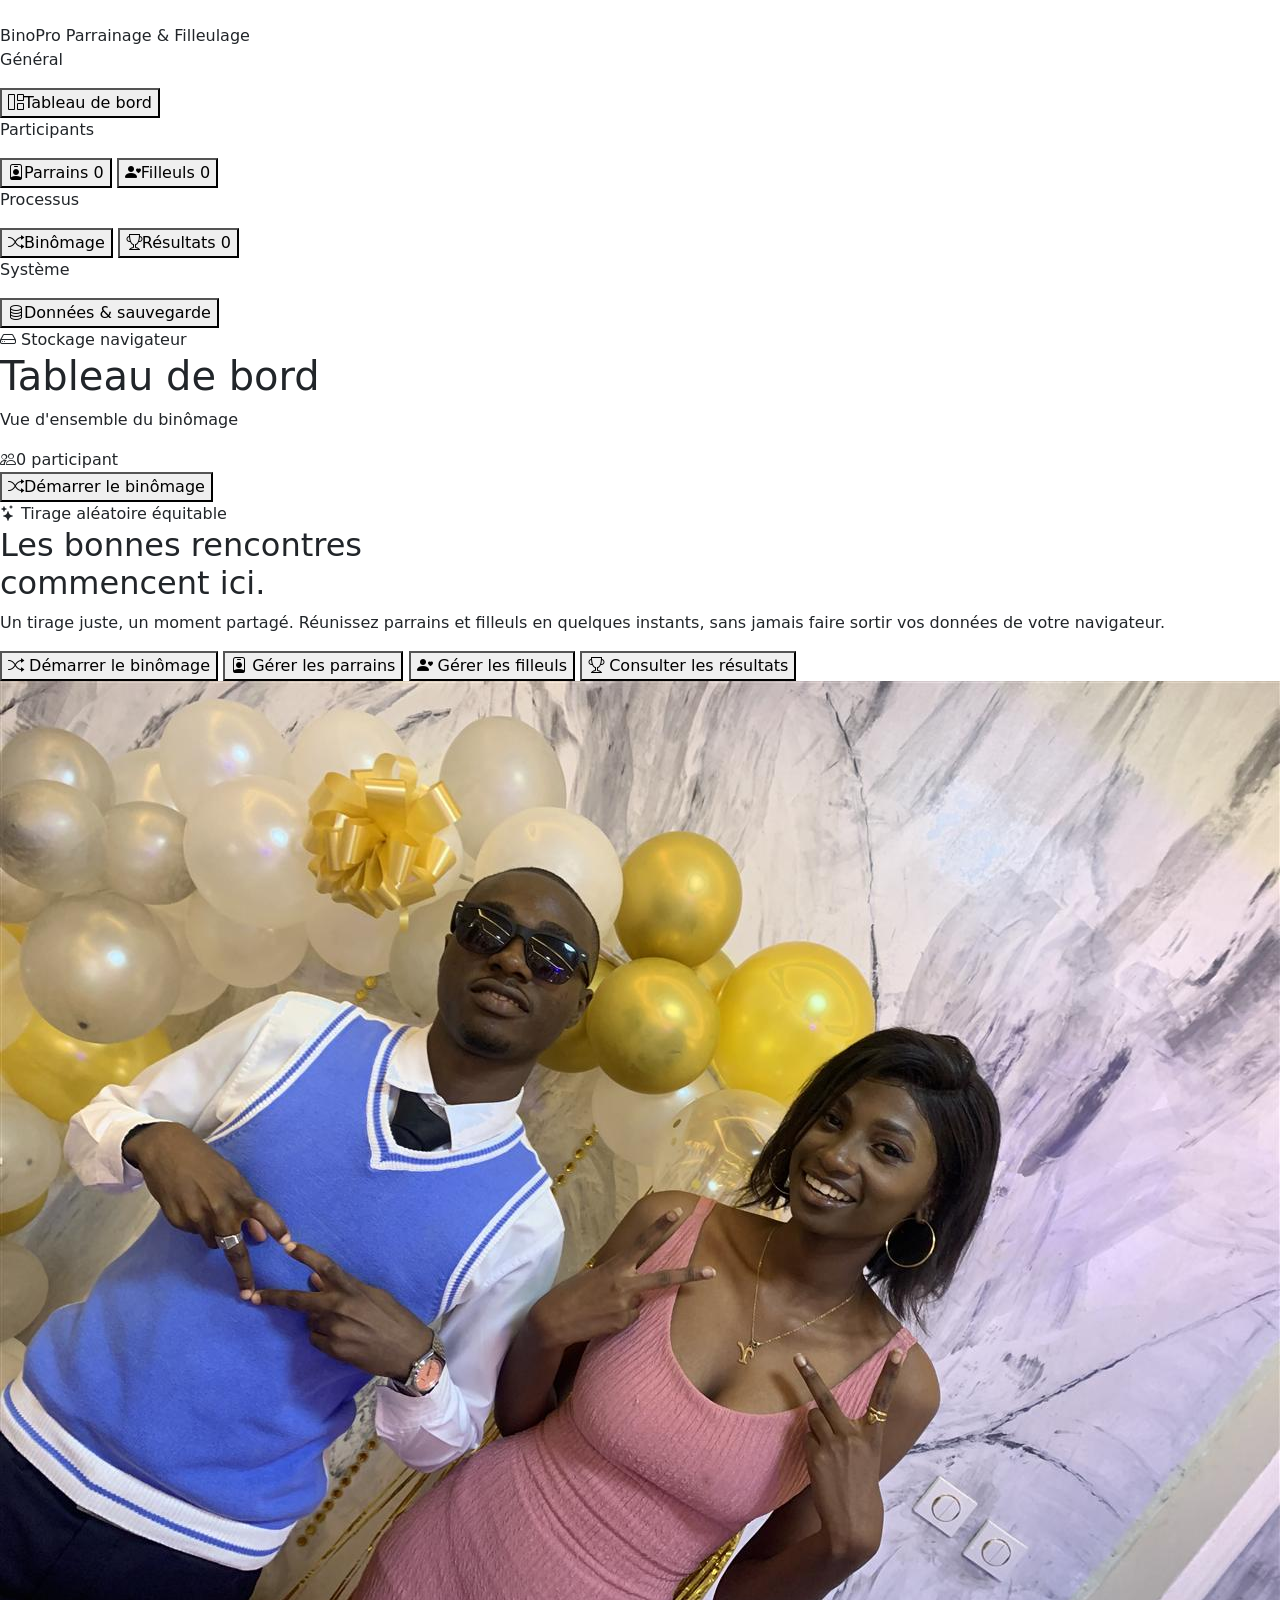
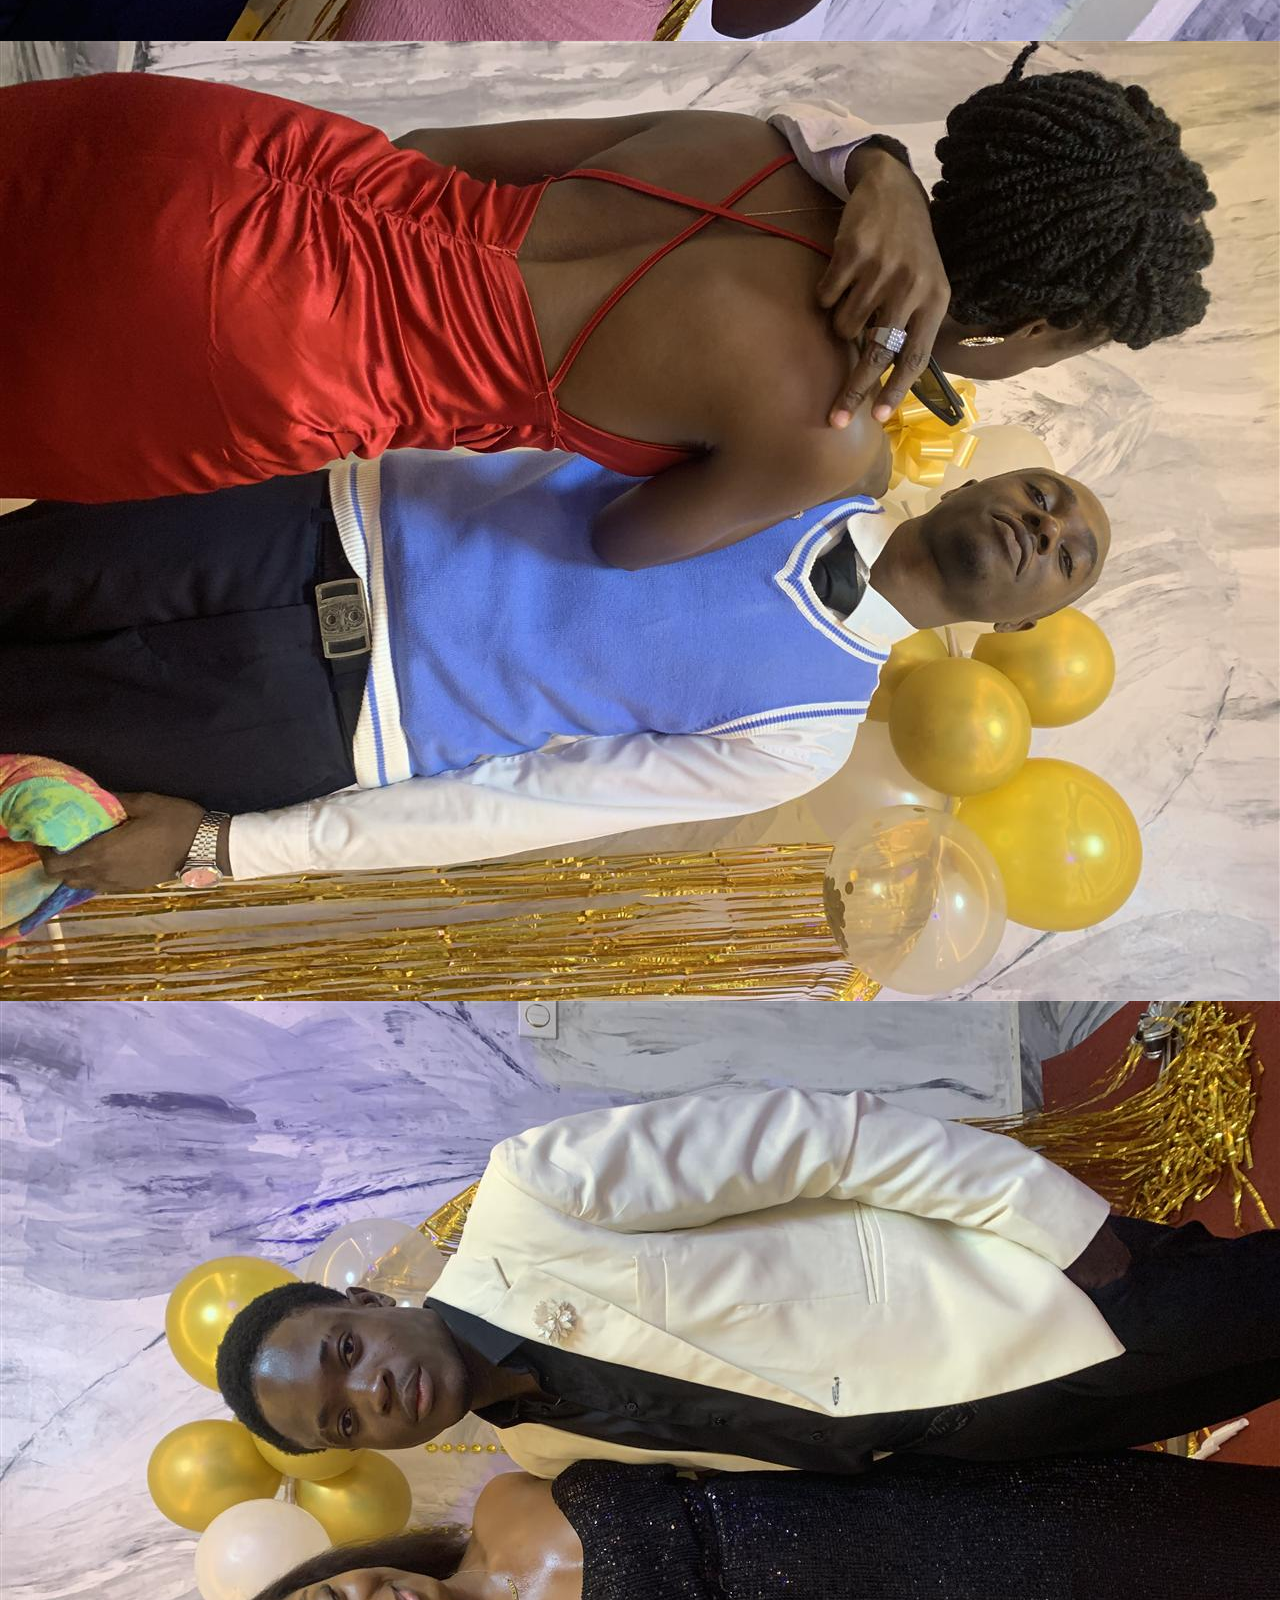
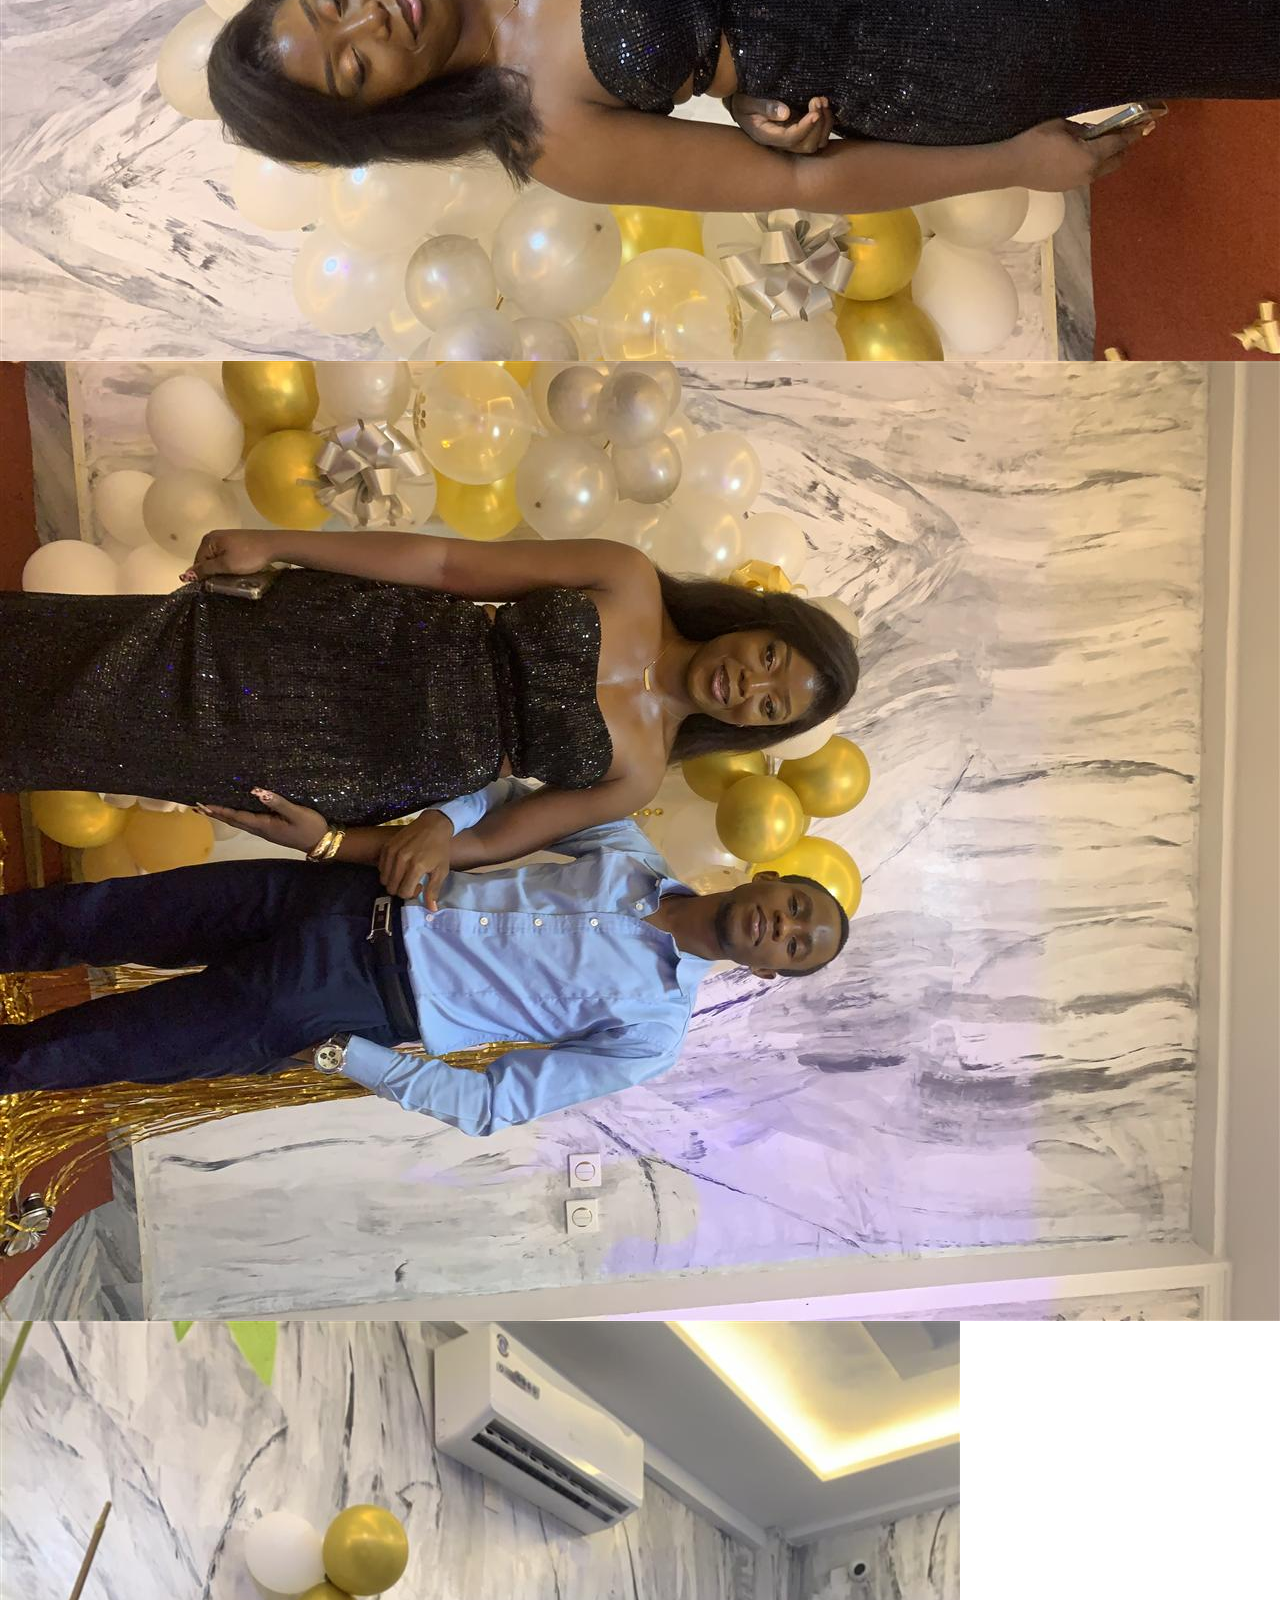
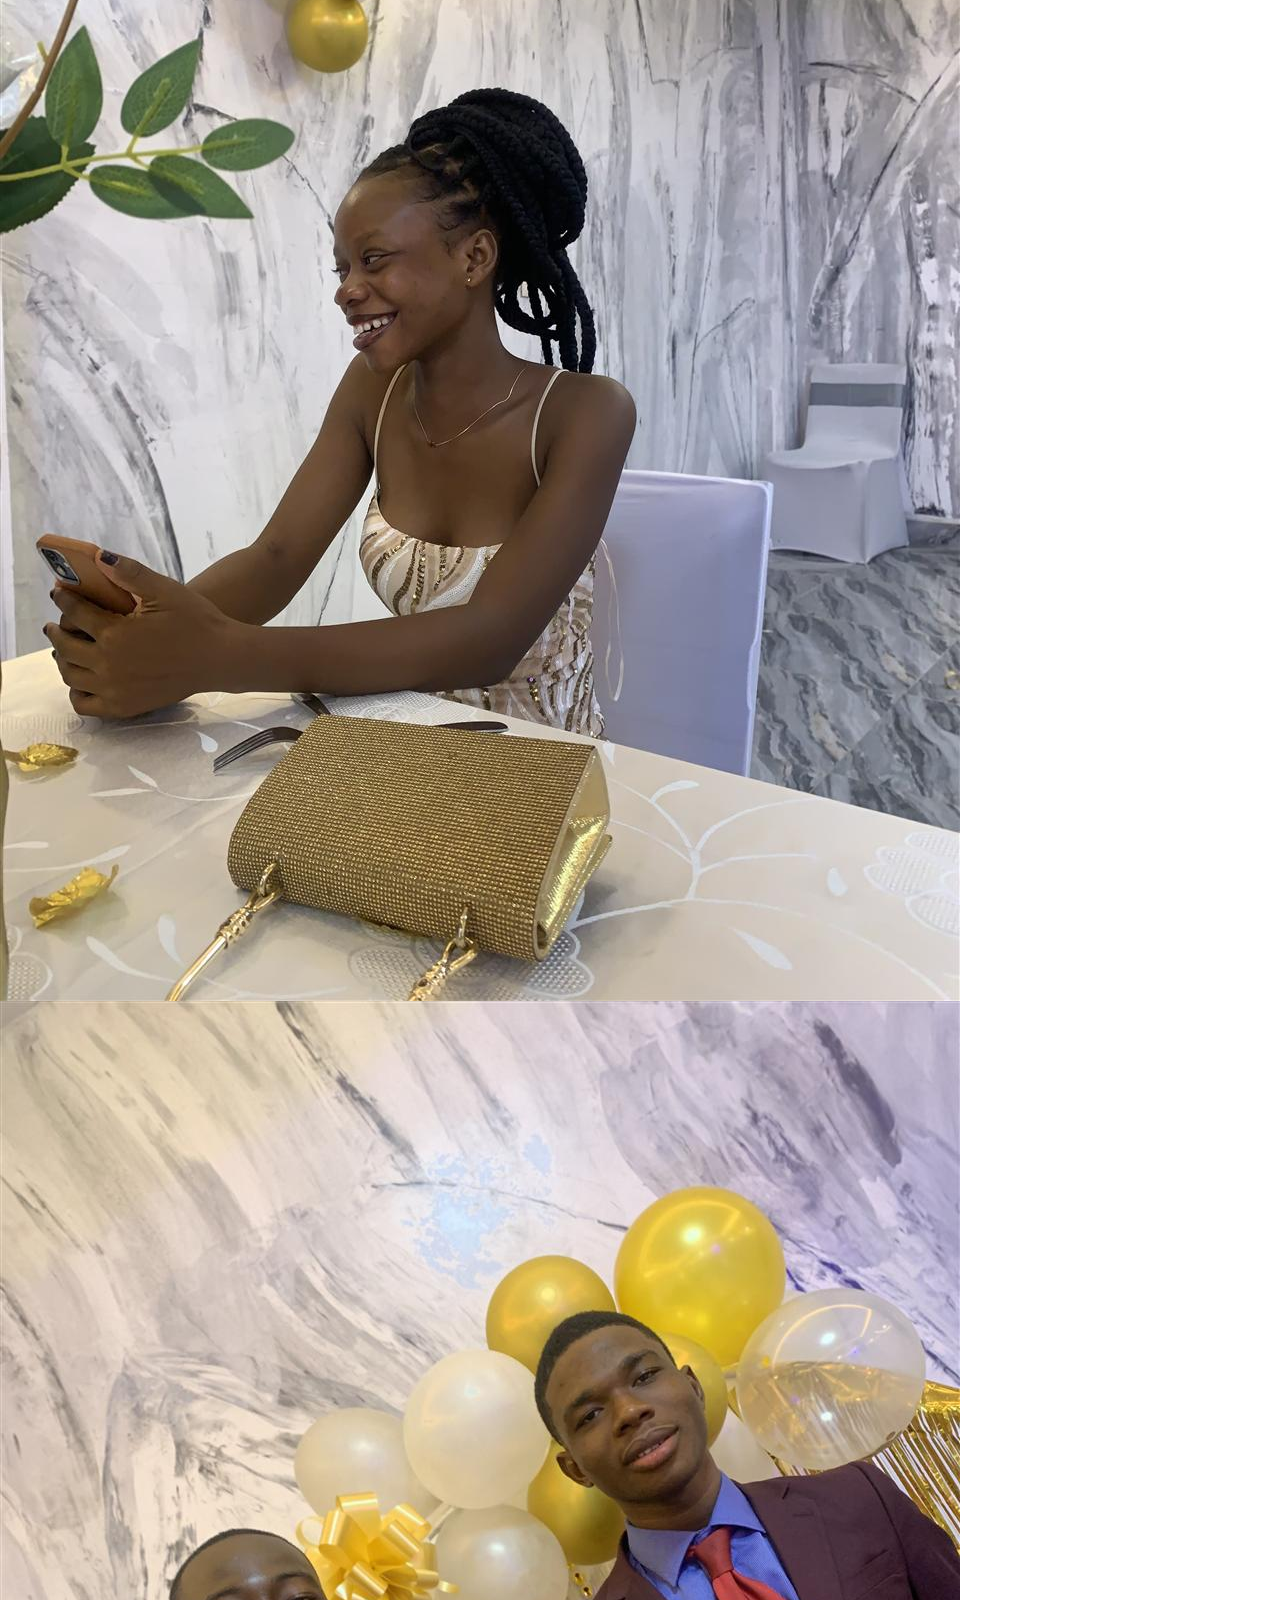
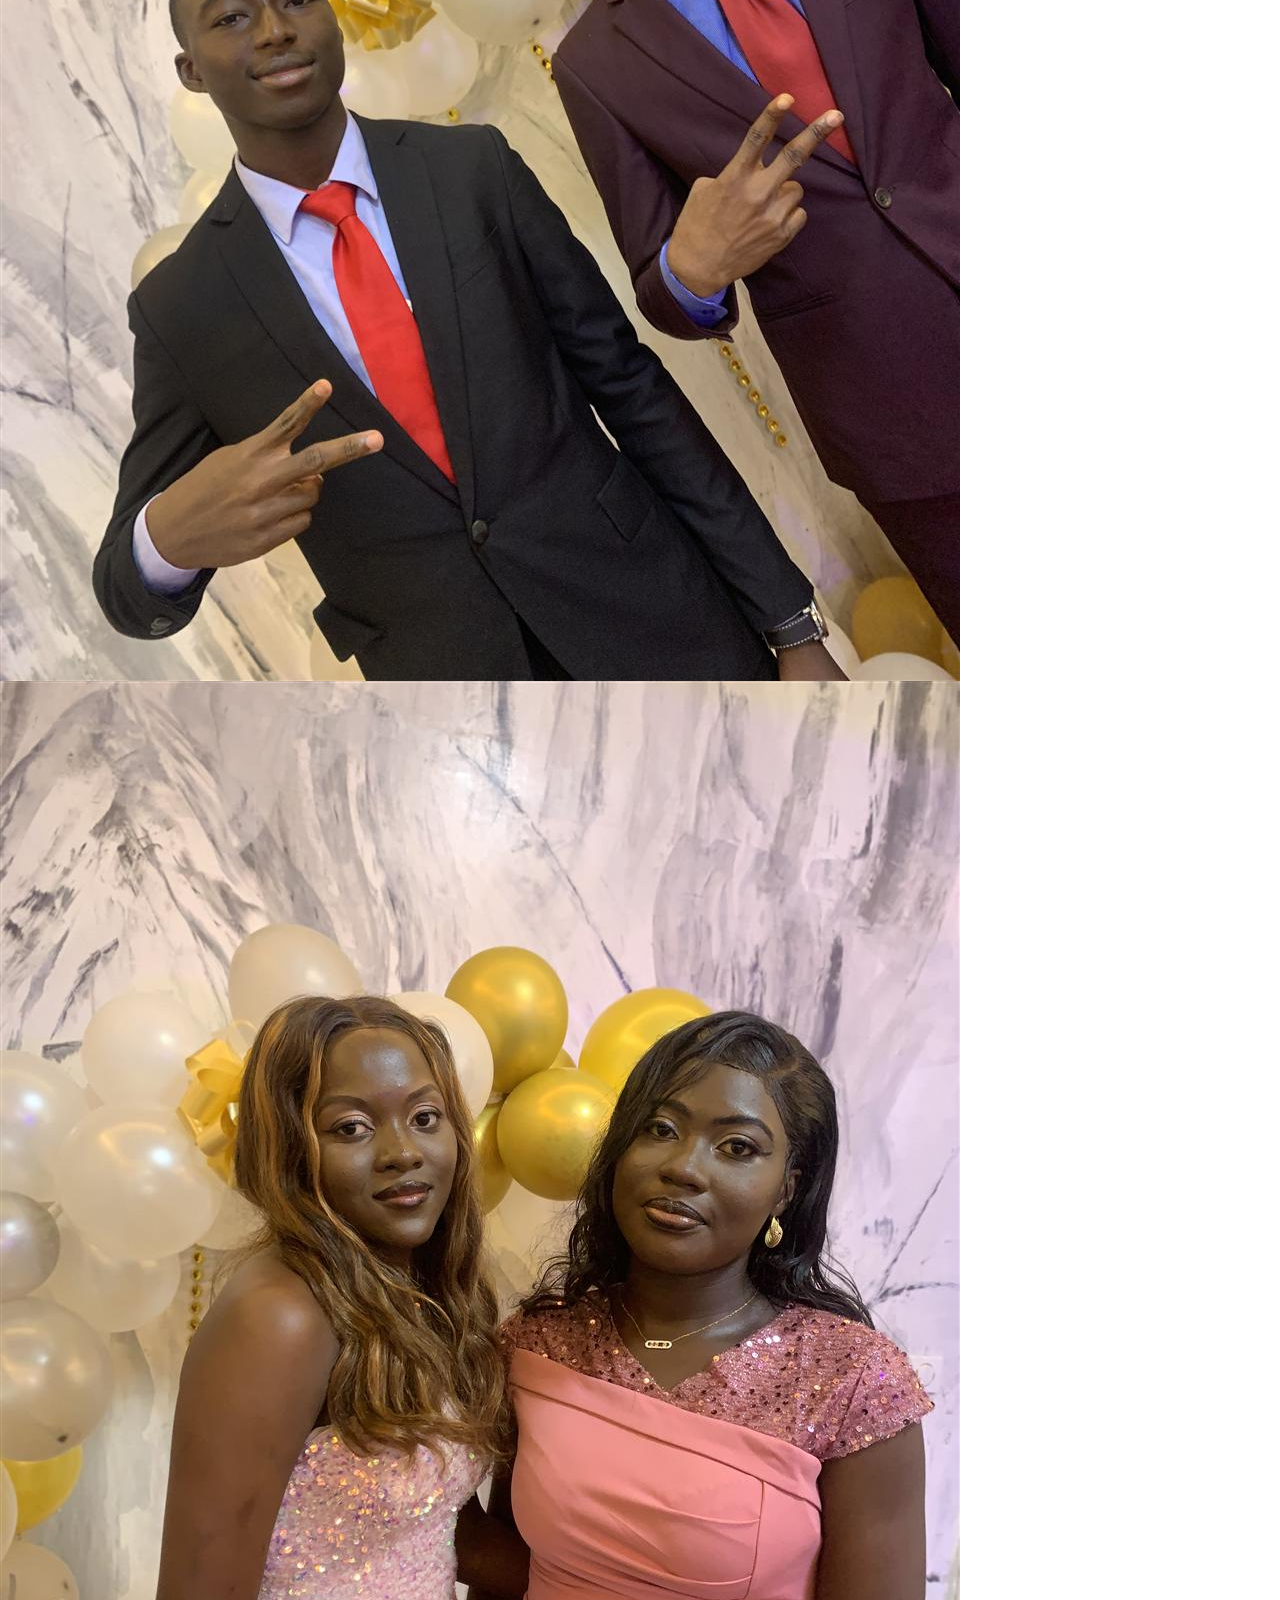
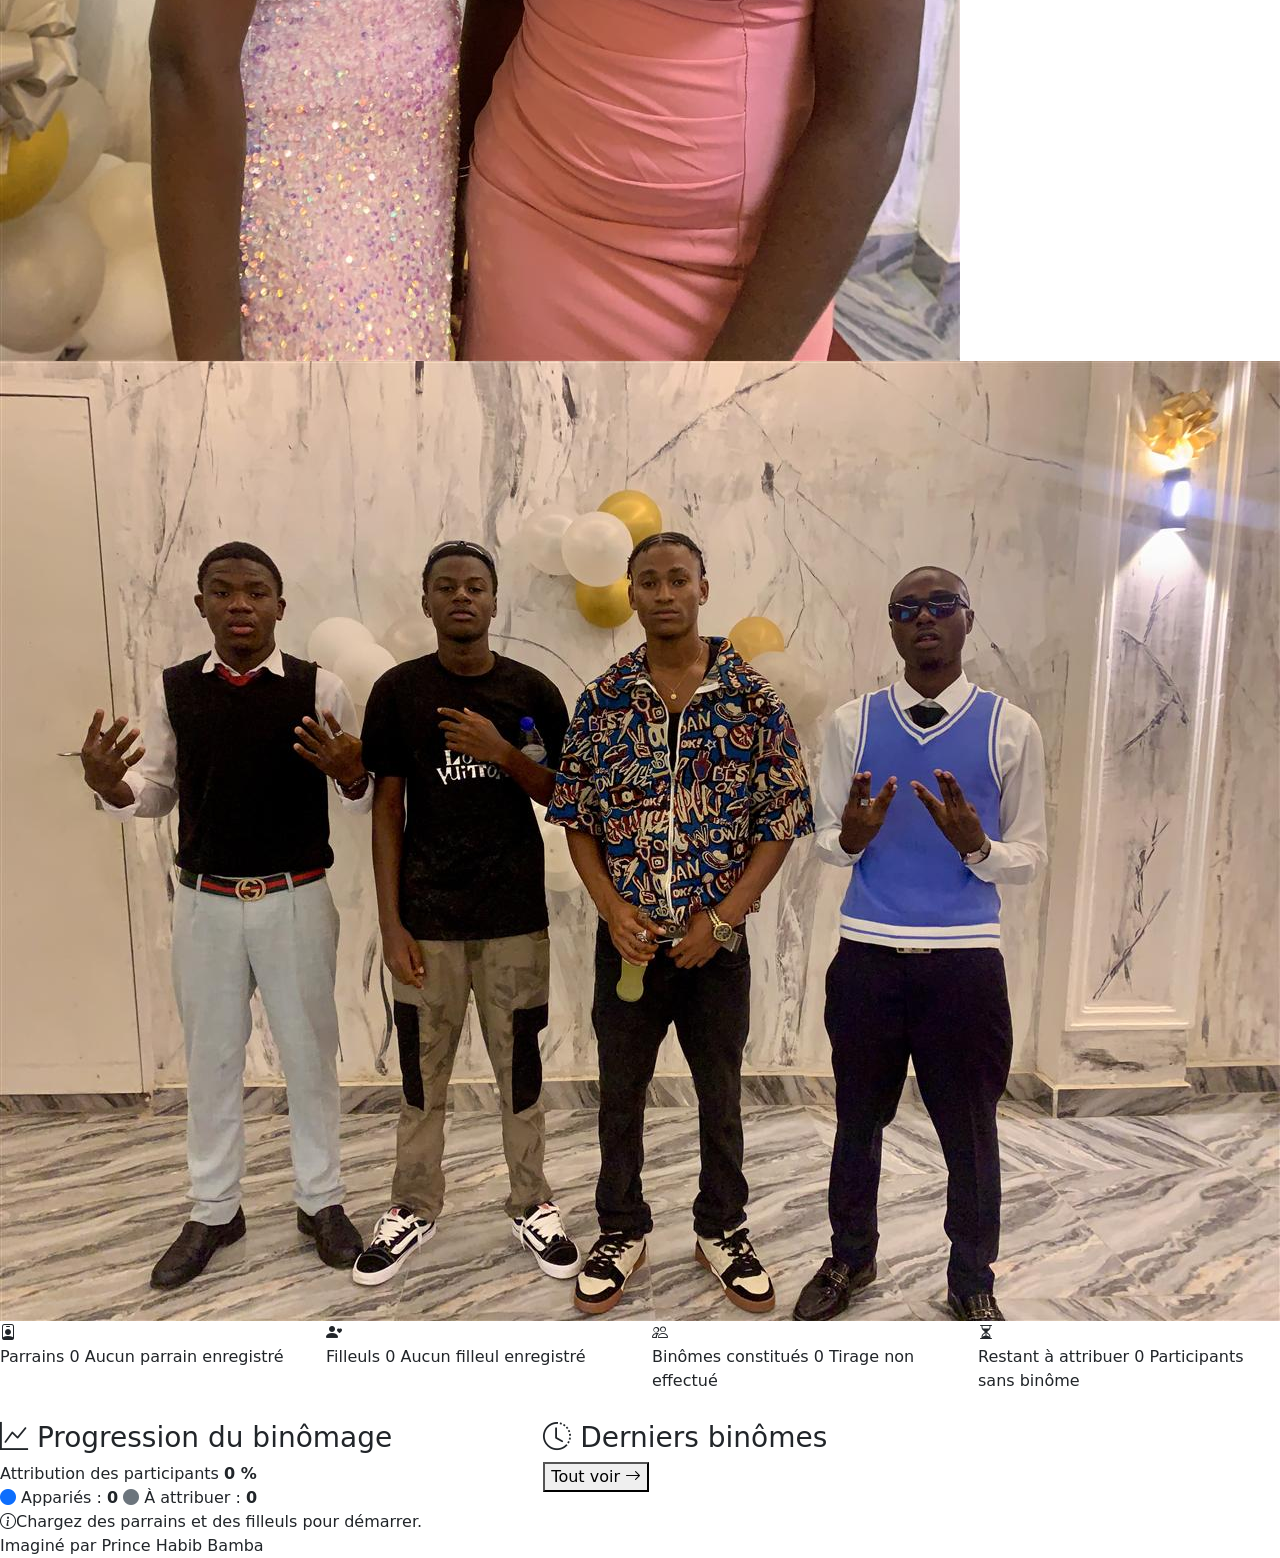
==== index.html @ 6e5000af "first commit" ====
<!DOCTYPE html>
<html lang="fr">

<head>
  <meta charset="UTF-8">
  <meta name="viewport" content="width=device-width, initial-scale=1">
  <meta name="description"
    content="BinoPro — créez des binômes de parrainage simplement, équitablement et en toute confidentialité.">
  <meta name="theme-color" content="#3a0ca3">
  <title>BinoPro — le lien commence ici</title>
  <link rel="icon" type="image/png" href="logo.png">

  <!-- Typographie éditoriale -->
  <link rel="preconnect" href="https://fonts.googleapis.com">
  <link rel="preconnect" href="https://fonts.gstatic.com" crossorigin>
  <link
    href="https://fonts.googleapis.com/css2?family=DM+Sans:wght@400;500;600;700&family=Newsreader:opsz,wght@6..72,400;6..72,500;6..72,600&display=swap"
    rel="stylesheet">

  <!-- Bootstrap 5 + Bootstrap Icons -->
  <link href="https://cdn.jsdelivr.net/npm/bootstrap@5.3.3/dist/css/bootstrap.min.css" rel="stylesheet">
  <link href="https://cdn.jsdelivr.net/npm/bootstrap-icons@1.11.3/font/bootstrap-icons.min.css" rel="stylesheet">

  <!-- Feuille de style du projet -->
  <link href="style.css" rel="stylesheet">
</head>

<body>
  <div class="app-shell">

    <!-- ============================================================
       SIDEBAR — navigation principale
       ============================================================ -->
    <aside class="sidebar" id="sidebar" aria-label="Navigation principale">
      <div class="brand">
        <div class="brand-mark"><img src="logo.png" alt=""></div>
        <div class="brand-text">
          <span class="brand-name">BinoPro</span>
          <span class="brand-sub">Parrainage &amp; Filleulage</span>
        </div>
      </div>

      <nav class="nav-menu">
        <p class="nav-label">Général</p>
        <button class="nav-item active" data-view="dashboard">
          <i class="bi bi-grid-1x2"></i><span>Tableau de bord</span>
        </button>

        <p class="nav-label">Participants</p>
        <button class="nav-item" data-view="parrains">
          <i class="bi bi-person-badge"></i><span>Parrains</span>
          <span class="nav-count" id="navCountSponsors">0</span>
        </button>
        <button class="nav-item" data-view="filleuls">
          <i class="bi bi-person-heart"></i><span>Filleuls</span>
          <span class="nav-count" id="navCountGc">0</span>
        </button>

        <p class="nav-label">Processus</p>
        <button class="nav-item" data-view="binomage">
          <i class="bi bi-shuffle"></i><span>Binômage</span>
        </button>
        <button class="nav-item" data-view="resultats">
          <i class="bi bi-trophy"></i><span>Résultats</span>
          <span class="nav-count" id="navCountPairs">0</span>
        </button>

        <p class="nav-label">Système</p>
        <button class="nav-item" data-view="donnees">
          <i class="bi bi-database"></i><span>Données &amp; sauvegarde</span>
        </button>
      </nav>

      <div class="sidebar-foot">
        <div class="storage-chip">
          <i class="bi bi-hdd"></i>
          <span id="sidebarStorage">Stockage navigateur</span>
        </div>
      </div>
    </aside>
    <div class="sidebar-backdrop" id="sidebarBackdrop"></div>

    <!-- ============================================================
       ZONE PRINCIPALE
       ============================================================ -->
    <div class="app-main">

      <!-- Barre supérieure -->
      <header class="topbar">
        <button class="icon-btn d-lg-none" id="sidebarToggle" aria-label="Ouvrir le menu">
          <i class="bi bi-list"></i>
        </button>
        <div class="topbar-title">
          <h1 id="pageTitle">Tableau de bord</h1>
          <p id="pageSubtitle">Vue d'ensemble du binômage</p>
        </div>
        <div class="topbar-actions">
          <div class="topbar-chip d-none d-md-flex">
            <i class="bi bi-people"></i><span id="topParticipants">0 participant</span>
          </div>
          <button class="btn-grad" id="topDrawBtn">
            <i class="bi bi-shuffle"></i><span class="d-none d-sm-inline">Démarrer le binômage</span>
          </button>
        </div>
      </header>

      <!-- Contenu : chaque <section> est une "vue" affichée/masquée par JS -->
      <main class="app-content">

        <!-- ========================================================
           VUE 1 — TABLEAU DE BORD
           ======================================================== -->
        <section id="view-dashboard" class="view">

          <!-- Hero -->
          <div class="hero-card">
            <div class="hero-content">
              <span class="hero-eyebrow"><i class="bi bi-stars"></i> Tirage aléatoire équitable</span>
              <h2>Les bonnes rencontres<br>commencent ici.</h2>
              <p>
                Un tirage juste, un moment partagé. Réunissez parrains et filleuls en quelques instants,
                sans jamais faire sortir vos données de votre navigateur.
              </p>
              <div class="hero-actions">
                <button class="btn-grad btn-lg" id="btnStartDraw">
                  <i class="bi bi-shuffle"></i> Démarrer le binômage
                </button>
                <button class="btn-ghost-light btn-lg" data-view="parrains">
                  <i class="bi bi-person-badge"></i> Gérer les parrains
                </button>
                <button class="btn-ghost-light btn-lg" data-view="filleuls">
                  <i class="bi bi-person-heart"></i> Gérer les filleuls
                </button>
                <button class="btn-ghost-light btn-lg" data-view="resultats">
                  <i class="bi bi-trophy"></i> Consulter les résultats
                </button>
              </div>
            </div>
            <div class="hero-photo-carousel" aria-hidden="true">
              <img class="hero-photo" src="photo/hero/IMG_0546.jpg" alt="" fetchpriority="high" decoding="async">
              <img class="hero-photo" src="photo/hero/IMG_0573.jpg" alt="" decoding="async">
              <img class="hero-photo" src="photo/hero/IMG_0595.jpg" alt="" decoding="async">
              <img class="hero-photo" src="photo/hero/IMG_0596.jpg" alt="" decoding="async">
              <img class="hero-photo" src="photo/hero/IMG_E0449.jpg" alt="" decoding="async">
              <img class="hero-photo" src="photo/hero/IMG_E0465.jpg" alt="" decoding="async">
              <img class="hero-photo" src="photo/hero/IMG_E0586.jpg" alt="" decoding="async">
              <img class="hero-photo" src="photo/hero/IMG_E0641.jpg" alt="" decoding="async">
            </div>
          </div>

          <!-- Statistiques -->
          <div class="row g-3 g-xl-4">
            <div class="col-6 col-xl-3">
              <div class="stat-card">
                <div class="stat-icon si-blue"><i class="bi bi-person-badge"></i></div>
                <div class="stat-body">
                  <span class="stat-label">Parrains</span>
                  <span class="stat-value" id="statSponsors">0</span>
                  <span class="stat-hint" id="statSponsorsHint">Aucun parrain enregistré</span>
                </div>
              </div>
            </div>
            <div class="col-6 col-xl-3">
              <div class="stat-card">
                <div class="stat-icon si-violet"><i class="bi bi-person-heart"></i></div>
                <div class="stat-body">
                  <span class="stat-label">Filleuls</span>
                  <span class="stat-value" id="statGc">0</span>
                  <span class="stat-hint" id="statGcHint">Aucun filleul enregistré</span>
                </div>
              </div>
            </div>
            <div class="col-6 col-xl-3">
              <div class="stat-card">
                <div class="stat-icon si-green"><i class="bi bi-people"></i></div>
                <div class="stat-body">
                  <span class="stat-label">Binômes constitués</span>
                  <span class="stat-value" id="statPairs">0</span>
                  <span class="stat-hint" id="statPairsHint">Tirage non effectué</span>
                </div>
              </div>
            </div>
            <div class="col-6 col-xl-3">
              <div class="stat-card">
                <div class="stat-icon si-orange"><i class="bi bi-hourglass-split"></i></div>
                <div class="stat-body">
                  <span class="stat-label">Restant à attribuer</span>
                  <span class="stat-value" id="statRemaining">0</span>
                  <span class="stat-hint" id="statRemainingHint">Participants sans binôme</span>
                </div>
              </div>
            </div>
          </div>

          <!-- Progression + derniers binômes -->
          <div class="row g-3 g-xl-4 mt-1">
            <div class="col-lg-5">
              <div class="panel h-100">
                <div class="panel-head">
                  <h3><i class="bi bi-graph-up"></i> Progression du binômage</h3>
                </div>
                <div class="panel-body">
                  <div class="progress-labels">
                    <span>Attribution des participants</span>
                    <strong id="progressText">0 %</strong>
                  </div>
                  <div class="progress-track">
                    <div class="progress-fill" id="progressFill" style="width:0%"></div>
                  </div>
                  <div class="progress-legend">
                    <span><i class="bi bi-circle-fill text-primary"></i> Appariés : <b id="legendPaired">0</b></span>
                    <span><i class="bi bi-circle-fill text-secondary"></i> À attribuer : <b
                        id="legendPending">0</b></span>
                  </div>
                  <div class="mini-alert" id="drawReadiness">
                    <i class="bi bi-info-circle"></i><span>Chargez des parrains et des filleuls pour démarrer.</span>
                  </div>
                </div>
              </div>
            </div>

            <div class="col-lg-7">
              <div class="panel h-100">
                <div class="panel-head">
                  <h3><i class="bi bi-clock-history"></i> Derniers binômes</h3>
                  <button class="btn-ghost" data-view="resultats">Tout voir <i class="bi bi-arrow-right"></i></button>
                </div>
                <div class="panel-body">
                  <div class="recent-list" id="recentPairs"></div>
                </div>
              </div>
            </div>
          </div>
        </section>

        <!-- ========================================================
           VUE 2 — PARRAINS
           ======================================================== -->
        <section id="view-parrains" class="view d-none">
          <div class="page-actions">
            <div>
              <h2 class="page-title">Gestion des parrains</h2>
              <p class="page-desc">Ajoutez, modifiez ou importez vos parrains (photo, nom, identifiant, filière).</p>
            </div>
            <div class="action-group">
              <div class="search-box">
                <i class="bi bi-search"></i>
                <input type="search" id="searchSponsors" class="form-control" placeholder="Rechercher un parrain…">
              </div>
              <button class="btn-ghost" id="btnMultiSponsor"><i class="bi bi-list-ul"></i> Ajout rapide</button>
              <button class="btn-ghost" id="btnImportSponsor"><i class="bi bi-filetype-csv"></i> Importer CSV</button>
              <button class="btn-grad" id="btnAddSponsor"><i class="bi bi-plus-lg"></i> Ajouter un parrain</button>
            </div>
          </div>
          <div class="grid-cards" id="gridSponsors"></div>
          <div class="empty-state d-none" id="emptySponsors">
            <div class="empty-icon"><i class="bi bi-person-badge"></i></div>
            <h4>Aucun parrain pour le moment</h4>
            <p>Ajoutez votre premier parrain ou importez une liste CSV.</p>
            <button class="btn-grad" id="btnAddSponsorEmpty"><i class="bi bi-plus-lg"></i> Ajouter un parrain</button>
          </div>
        </section>

        <!-- ========================================================
           VUE 3 — FILLEULS
           ======================================================== -->
        <section id="view-filleuls" class="view d-none">
          <div class="page-actions">
            <div>
              <h2 class="page-title">Gestion des filleuls</h2>
              <p class="page-desc">Ajoutez, modifiez ou importez vos filleuls (photo, nom, identifiant, filière).</p>
            </div>
            <div class="action-group">
              <div class="search-box">
                <i class="bi bi-search"></i>
                <input type="search" id="searchGc" class="form-control" placeholder="Rechercher un filleul…">
              </div>
              <button class="btn-ghost" id="btnMultiGc"><i class="bi bi-list-ul"></i> Ajout rapide</button>
              <button class="btn-ghost" id="btnImportGc"><i class="bi bi-filetype-csv"></i> Importer CSV</button>
              <button class="btn-grad" id="btnAddGc"><i class="bi bi-plus-lg"></i> Ajouter un filleul</button>
            </div>
          </div>
          <div class="grid-cards" id="gridGc"></div>
          <div class="empty-state d-none" id="emptyGc">
            <div class="empty-icon"><i class="bi bi-person-heart"></i></div>
            <h4>Aucun filleul pour le moment</h4>
            <p>Ajoutez votre premier filleul ou importez une liste CSV.</p>
            <button class="btn-grad" id="btnAddGcEmpty"><i class="bi bi-plus-lg"></i> Ajouter un filleul</button>
          </div>
        </section>

        <!-- ========================================================
           VUE 4 — BINÔMAGE
           ======================================================== -->
        <section id="view-binomage" class="view d-none">
          <div class="row g-4">
            <div class="col-lg-7">
              <div class="panel">
                <div class="panel-head">
                  <h3><i class="bi bi-clipboard2-check"></i> Récapitulatif avant tirage</h3>
                </div>
                <div class="panel-body">
                  <div class="recap-grid">
                    <div class="recap-item">
                      <span class="recap-num" id="recapSponsors">0</span>
                      <span class="recap-label">Parrains</span>
                    </div>
                    <div class="recap-item">
                      <span class="recap-num" id="recapGc">0</span>
                      <span class="recap-label">Filleuls</span>
                    </div>
                    <div class="recap-item">
                      <span class="recap-num" id="recapPossible">0</span>
                      <span class="recap-label">Binômes possibles</span>
                    </div>
                  </div>

                  <div class="mini-alert warn d-none" id="drawWarning">
                    <i class="bi bi-exclamation-triangle"></i><span></span>
                  </div>

                  <div class="option-box d-none" id="multiOptionWrap">
                    <label class="switch-line">
                      <input type="checkbox" id="allowMultipleCheck">
                      <span class="switch-ui"></span>
                      <span class="switch-text">
                        <strong>Autoriser plusieurs filleuls par parrain</strong>
                        <small>Si vous refusez, les filleuls excédentaires resteront sans parrain.</small>
                      </span>
                    </label>
                  </div>

                  <div class="draw-rules">
                    <h4><i class="bi bi-shield-check"></i> Règles appliquées</h4>
                    <ul>
                      <li>Un filleul ne reçoit qu'un seul parrain par tirage.</li>
                      <li>Chaque parrain reçoit au maximum un filleul (par défaut).</li>
                      <li>Le tirage est calculé une seule fois, puis révélé par l'animation.</li>
                      <li>Les résultats sont conservés dans votre navigateur.</li>
                    </ul>
                  </div>

                  <div class="big-actions">
                    <button class="btn-grad btn-lg" id="btnStartDraw2">
                      <i class="bi bi-shuffle"></i> Démarrer le binômage
                    </button>
                    <button class="btn-ghost btn-lg d-none" id="btnRestartDraw">
                      <i class="bi bi-arrow-repeat"></i> Recommencer le tirage
                    </button>
                  </div>
                </div>
              </div>
            </div>

            <div class="col-lg-5">
              <div class="panel">
                <div class="panel-head">
                  <h3><i class="bi bi-list-check"></i> Participants non appariés</h3>
                </div>
                <div class="panel-body">
                  <div class="unassigned-list" id="unassignedList"></div>
                </div>
              </div>
            </div>
          </div>
        </section>

        <!-- ========================================================
           VUE 5 — RÉSULTATS
           ======================================================== -->
        <section id="view-resultats" class="view d-none">
          <div class="page-actions">
            <div>
              <h2 class="page-title">Résultats du binômage</h2>
              <p class="page-desc"><span id="resultsCount">0</span> binôme(s) — recherchez, filtrez, exportez ou
                imprimez.</p>
            </div>
            <div class="action-group">
              <div class="search-box">
                <i class="bi bi-search"></i>
                <input type="search" id="searchResults" class="form-control" placeholder="Rechercher un nom…">
              </div>
              <select class="form-select filter-select" id="filterGroup">
                <option value="">Toutes les filières</option>
              </select>
              <button class="btn-ghost" id="btnExportCsv"><i class="bi bi-filetype-csv"></i> Exporter en CSV</button>
              <button class="btn-grad" id="btnPrint"><i class="bi bi-printer"></i> Imprimer les résultats</button>
            </div>
          </div>

          <div class="grid-pairs" id="gridResults"></div>

          <div class="empty-state d-none" id="emptyResults">
            <div class="empty-icon"><i class="bi bi-trophy"></i></div>
            <h4>Aucun résultat à afficher</h4>
            <p>Lancez d'abord un binômage pour générer les associations.</p>
            <button class="btn-grad" id="btnStartDraw3"><i class="bi bi-shuffle"></i> Démarrer le binômage</button>
          </div>

          <!-- Zone imprimable -->
          <div class="panel mt-4" id="printArea">
            <div class="panel-head">
              <h3><i class="bi bi-table"></i> Tableau récapitulatif</h3>
              <span class="print-only print-header">BinoPro — Relevé des binômes</span>
            </div>
            <div class="panel-body table-responsive">
              <table class="table table-hover align-middle recap-table">
                <thead>
                  <tr>
                    <th>N°</th>
                    <th>Parrain</th>
                    <th>Identifiant</th>
                    <th>Filière</th>
                    <th>Filleul</th>
                    <th>Identifiant</th>
                    <th>Filière</th>
                  </tr>
                </thead>
                <tbody id="resultsTableBody"></tbody>
              </table>
            </div>
          </div>
        </section>

        <!-- ========================================================
           VUE 6 — DONNÉES & SAUVEGARDE
           ======================================================== -->
        <section id="view-donnees" class="view d-none">
          <div class="alert-custom">
            <i class="bi bi-exclamation-octagon"></i>
            <div>
              <strong>Stockage 100 % local.</strong>
              Vos données (participants, photos, résultats) sont conservées uniquement dans
              <em>ce navigateur, sur cet ordinateur</em>. Elles ne sont pas synchronisées avec un
              autre appareil et ne sont envoyées sur aucun serveur. Pensez à exporter une sauvegarde régulièrement.
            </div>
          </div>

          <div class="row g-4">
            <div class="col-lg-6">
              <div class="panel h-100">
                <div class="panel-head">
                  <h3><i class="bi bi-save"></i> Sauvegarde &amp; restauration</h3>
                </div>
                <div class="panel-body">
                  <p class="muted">Exportez l'ensemble des données (texte + photos) dans un fichier JSON, puis
                    restaurez-le sur n'importe quel navigateur.</p>
                  <div class="d-flex flex-wrap gap-2">
                    <button class="btn-grad" id="btnExportJson"><i class="bi bi-download"></i> Exporter une
                      sauvegarde</button>
                    <button class="btn-ghost" id="btnImportJson"><i class="bi bi-upload"></i> Restaurer une
                      sauvegarde</button>
                    <input type="file" id="jsonFileInput" accept="application/json,.json" class="d-none">
                  </div>
                  <div class="storage-info mt-4">
                    <h4><i class="bi bi-hdd"></i> Utilisation du stockage</h4>
                    <div class="storage-row"><span>Participants</span><b id="storageParticipants">0</b></div>
                    <div class="storage-row"><span>Photos enregistrées</span><b id="storagePhotos">0</b></div>
                    <div class="storage-row"><span>Binômes</span><b id="storagePairs">0</b></div>
                    <div class="storage-row"><span>Poids approximatif</span><b id="storageWeight">0 Ko</b></div>
                  </div>
                </div>
              </div>
            </div>

            <div class="col-lg-6">
              <div class="panel h-100">
                <div class="panel-head">
                  <h3><i class="bi bi-trash3"></i> Zone dangereuse</h3>
                </div>
                <div class="panel-body">
                  <p class="muted">Ces actions sont définitives. Une confirmation sera demandée avant chaque
                    suppression.</p>
                  <div class="danger-list">
                    <div class="danger-item">
                      <div>
                        <strong>Réinitialiser toutes les données</strong>
                        <small>Efface participants, photos et résultats de ce navigateur.</small>
                      </div>
                      <button class="btn-ghost danger" id="btnResetData"><i class="bi bi-trash3"></i>
                        Réinitialiser</button>
                    </div>
                  </div>
                </div>
              </div>
            </div>
          </div>
        </section>

      </main>
      <footer class="page-signature">Imaginé par Prince Habib Bamba</footer>
    </div>
  </div>

  <!-- ============================================================
     MODALES
     ============================================================ -->

  <!-- Formulaire participant (ajout / modification) -->
  <div class="modal fade" id="participantModal" tabindex="-1" aria-hidden="true">
    <div class="modal-dialog modal-dialog-centered">
      <form class="modal-content modal-custom" id="participantForm" novalidate>
        <div class="modal-header">
          <h5 class="modal-title" id="participantModalTitle">Ajouter un participant</h5>
          <button type="button" class="btn-close btn-close-white" data-bs-dismiss="modal" aria-label="Fermer"></button>
        </div>
        <div class="modal-body">
          <input type="hidden" id="pRole">
          <input type="hidden" id="pEditId">

          <div class="photo-upload">
            <div class="photo-preview" id="pPhotoPreview">
              <i class="bi bi-person"></i>
              <img alt="Aperçu de la photo" id="pPhotoImg" class="d-none">
            </div>
            <div class="photo-actions">
              <label class="btn-ghost" for="pPhotoInput"><i class="bi bi-image"></i> Importer une photo</label>
              <input type="file" id="pPhotoInput" accept="image/*" class="d-none">
              <button type="button" class="btn-ghost danger d-none" id="pPhotoRemove"><i class="bi bi-x-lg"></i>
                Retirer</button>
              <small class="muted">JPG, PNG, WEBP — redimensionnée automatiquement.</small>
            </div>
          </div>

          <div class="row g-3">
            <div class="col-md-6">
              <label class="form-label-custom" for="pFirstName">Prénom <span>*</span></label>
              <input type="text" class="form-control custom-input" id="pFirstName" required maxlength="60"
                placeholder="Ex. Amina">
              <div class="invalid-msg">Le prénom est obligatoire.</div>
            </div>
            <div class="col-md-6">
              <label class="form-label-custom" for="pLastName">Nom <span>*</span></label>
              <input type="text" class="form-control custom-input" id="pLastName" required maxlength="60"
                placeholder="Ex. Benali">
              <div class="invalid-msg">Le nom est obligatoire.</div>
            </div>
            <div class="col-md-6">
              <label class="form-label-custom" for="pIdentifier">Identifiant <em>(facultatif)</em></label>
              <input type="text" class="form-control custom-input" id="pIdentifier" maxlength="40"
                placeholder="Ex. P-014">
            </div>
            <div class="col-md-6">
              <label class="form-label-custom" for="pGroup">Filière / classe <em>(facultatif)</em></label>
              <input type="text" class="form-control custom-input" id="pGroup" maxlength="60"
                placeholder="Ex. Master 2 Informatique">
            </div>
          </div>
        </div>
        <div class="modal-footer">
          <button type="button" class="btn-ghost" data-bs-dismiss="modal">Annuler</button>
          <button type="submit" class="btn-grad" id="btnSubmitParticipant"><i class="bi bi-check-lg"></i>
            Enregistrer</button>
        </div>
      </form>
    </div>
  </div>

  <!-- Ajout rapide (plusieurs participants) -->
  <div class="modal fade" id="multiModal" tabindex="-1" aria-hidden="true">
    <div class="modal-dialog modal-dialog-centered">
      <form class="modal-content modal-custom" id="multiForm" novalidate>
        <div class="modal-header">
          <h5 class="modal-title" id="multiModalTitle">Ajout rapide</h5>
          <button type="button" class="btn-close btn-close-white" data-bs-dismiss="modal" aria-label="Fermer"></button>
        </div>
        <div class="modal-body">
          <input type="hidden" id="multiRole">
          <label class="form-label-custom" for="multiText">Une ligne par participant</label>
          <textarea class="form-control custom-input" id="multiText" rows="8"
            placeholder="Amina Benali; Master 2; P-014&#10;Lucas Moreau; Licence 3&#10;Sofia Ricci"></textarea>
          <small class="muted">Format : <code>Prénom Nom; filière; identifiant</code> — la filière et l'identifiant sont
            facultatifs.</small>
          <div class="mini-alert mt-3"><i class="bi bi-info-circle"></i><span>Les doublons (prénom + nom identiques)
              seront automatiquement ignorés.</span></div>
        </div>
        <div class="modal-footer">
          <button type="button" class="btn-ghost" data-bs-dismiss="modal">Annuler</button>
          <button type="submit" class="btn-grad"><i class="bi bi-plus-lg"></i> Ajouter</button>
        </div>
      </form>
    </div>
  </div>

  <!-- Import CSV -->
  <div class="modal fade" id="csvModal" tabindex="-1" aria-hidden="true">
    <div class="modal-dialog modal-dialog-centered modal-lg">
      <form class="modal-content modal-custom" id="csvForm" novalidate>
        <div class="modal-header">
          <h5 class="modal-title" id="csvModalTitle">Importer une liste CSV</h5>
          <button type="button" class="btn-close btn-close-white" data-bs-dismiss="modal" aria-label="Fermer"></button>
        </div>
        <div class="modal-body">
          <input type="hidden" id="csvRole">
          <label class="form-label-custom" for="csvFile">Fichier CSV</label>
          <input type="file" class="form-control custom-input" id="csvFile" accept=".csv,text/csv" required>
          <small class="muted">
            Colonnes attendues : <code>prenom, nom, identifiant, filiere</code> (l'en-tête est facultative,
            séparateur <code>,</code> ou <code>;</code>).
          </small>

          <div class="d-none mt-3" id="csvPreviewWrap">
            <h6 class="preview-title">Aperçu des 5 premières lignes</h6>
            <div class="table-responsive">
              <table class="table table-sm recap-table">
                <thead>
                  <tr>
                    <th>Prénom</th>
                    <th>Nom</th>
                    <th>Identifiant</th>
                    <th>Filière</th>
                  </tr>
                </thead>
                <tbody id="csvPreviewBody"></tbody>
              </table>
            </div>
            <div class="mini-alert"><i class="bi bi-info-circle"></i><span id="csvInfo"></span></div>
          </div>
        </div>
        <div class="modal-footer">
          <button type="button" class="btn-ghost" data-bs-dismiss="modal">Annuler</button>
          <button type="submit" class="btn-grad" id="btnConfirmCsv"><i class="bi bi-upload"></i> Importer</button>
        </div>
      </form>
    </div>
  </div>

  <!-- Confirmation générique -->
  <div class="modal fade" id="confirmModal" tabindex="-1" aria-hidden="true">
    <div class="modal-dialog modal-dialog-centered modal-confirm">
      <div class="modal-content modal-custom">
        <div class="modal-body text-center py-4">
          <div class="confirm-icon" id="confirmIcon"><i class="bi bi-question-circle"></i></div>
          <h5 class="mt-3" id="confirmTitle">Confirmation</h5>
          <p class="muted mb-0" id="confirmMessage"></p>
        </div>
        <div class="modal-footer justify-content-center">
          <button type="button" class="btn-ghost" data-bs-dismiss="modal" id="confirmCancel">Annuler</button>
          <button type="button" class="btn-grad" id="confirmOk">Confirmer</button>
        </div>
      </div>
    </div>
  </div>

  <!-- Confirmation du tirage -->
  <div class="modal fade" id="drawModal" tabindex="-1" aria-hidden="true">
    <div class="modal-dialog modal-dialog-centered">
      <div class="modal-content modal-custom">
        <div class="modal-header">
          <h5 class="modal-title"><i class="bi bi-shuffle"></i> Lancer le tirage au sort</h5>
          <button type="button" class="btn-close btn-close-white" data-bs-dismiss="modal" aria-label="Fermer"></button>
        </div>
        <div class="modal-body">
          <div class="recap-inline" id="drawSummaryText"></div>
          <div class="mini-alert warn d-none" id="drawWarnBox">
            <i class="bi bi-exclamation-triangle"></i><span></span>
          </div>
          <div class="option-box d-none" id="allowMultipleWrap">
            <label class="switch-line">
              <input type="checkbox" id="allowMultipleCheckModal">
              <span class="switch-ui"></span>
              <span class="switch-text">
                <strong>Attribuer plusieurs filleuls à un même parrain</strong>
                <small>Cochez pour apparier tous les filleuls, sinon les excédentaires resteront sans parrain.</small>
              </span>
            </label>
          </div>
          <div class="mini-alert"><i class="bi bi-shield-check"></i>
            <span>Le résultat est calculé immédiatement, puis révélé par l'animation. Aucune donnée ne quitte votre
              navigateur.</span>
          </div>
        </div>
        <div class="modal-footer">
          <button type="button" class="btn-ghost" data-bs-dismiss="modal">Annuler</button>
          <button type="button" class="btn-grad" id="btnConfirmDraw"><i class="bi bi-play-fill"></i> Lancer le
            tirage</button>
        </div>
      </div>
    </div>
  </div>

  <!-- Animation de tirage -->
  <div class="modal fade" id="animModal" tabindex="-1" data-bs-backdrop="static" data-bs-keyboard="false"
    aria-hidden="true">
    <div class="modal-dialog modal-dialog-centered modal-lg">
      <div class="modal-content modal-custom anim-content">
        <div class="modal-body text-center">
          <canvas id="confettiCanvas" class="confetti-canvas"></canvas>
          <div class="anim-stage" id="animStage">
            <div class="anim-label" id="animStatus">Tirage en cours…</div>
            <div class="slot-machine">
              <div class="slot-glow"></div>
              <div class="slot-frame">
                <img id="animSlotImg" alt="" class="slot-img">
                <div class="slot-name" id="animSlotName"></div>
              </div>
            </div>
            <div class="progress-track anim-progress">
              <div class="progress-fill" id="animProgressFill" style="width:0%"></div>
            </div>
            <div class="anim-progress-text" id="animProgressText">Mélange des listes…</div>
          </div>
          <div class="anim-reveal d-none" id="animReveal"></div>
        </div>
        <div class="modal-footer d-none" id="animFooter">
          <button type="button" class="btn-ghost" data-bs-dismiss="modal">Fermer</button>
          <button type="button" class="btn-grad" id="btnAnimGoResults"><i class="bi bi-trophy"></i> Voir les
            résultats</button>
        </div>
      </div>
    </div>
  </div>

  <!-- Conteneur des notifications -->
  <div class="toast-container position-fixed top-0 end-0 p-3" id="toastContainer"></div>

  <!-- Scripts -->
  <script src="https://cdn.jsdelivr.net/npm/bootstrap@5.3.3/dist/js/bootstrap.bundle.min.js"></script>
  <script src="script.js"></script>
</body>

</html>
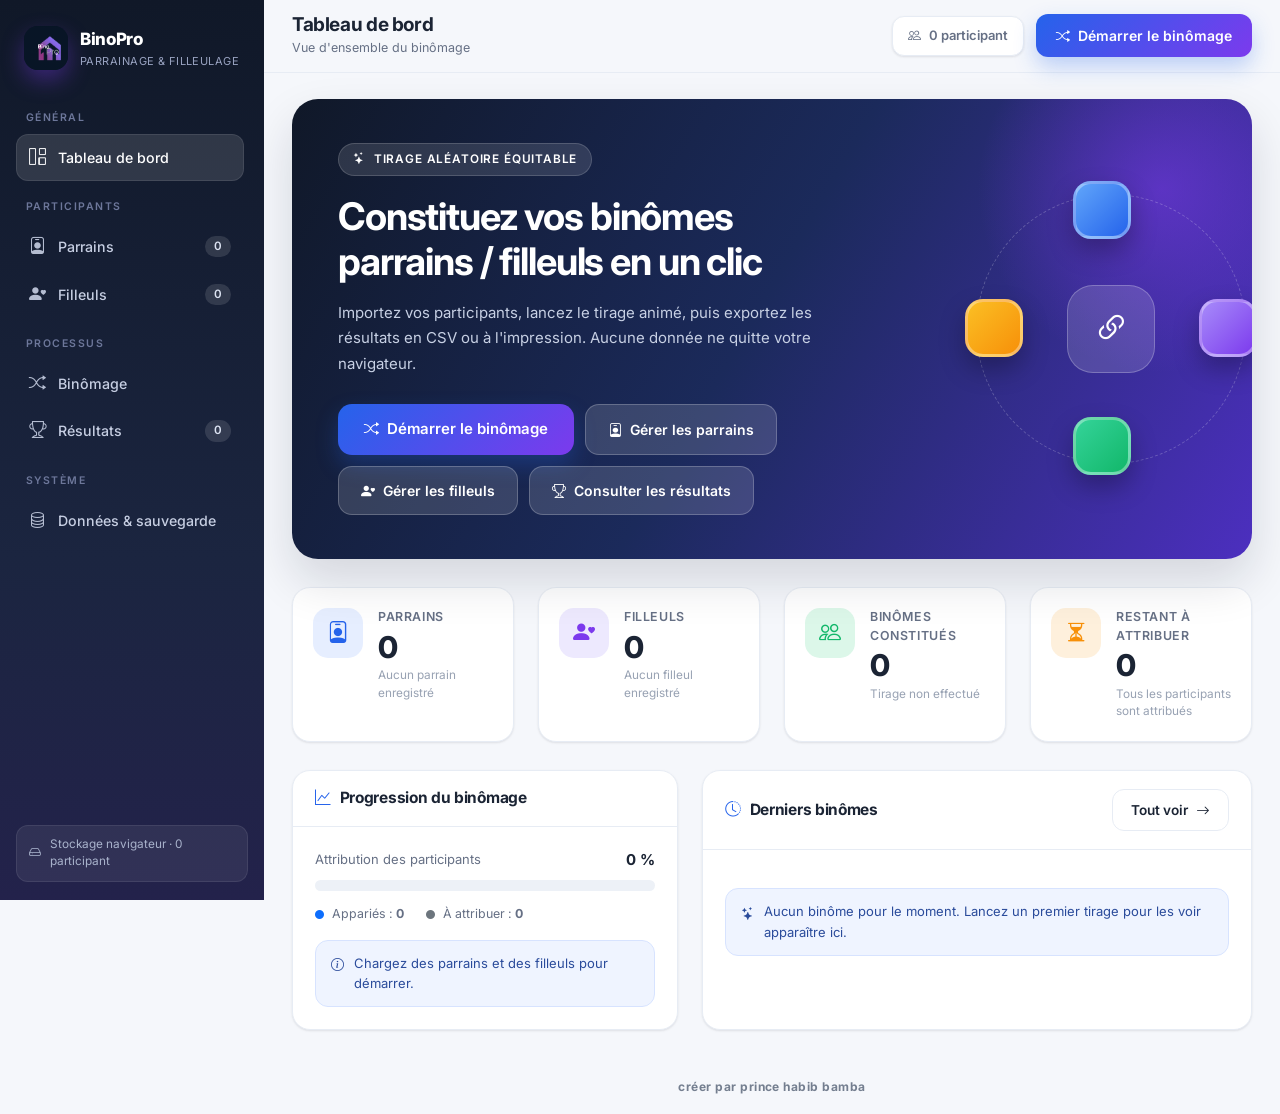
==== commit 1d198d8f: "first commit" ====
--- a/index.html
+++ b/index.html
@@ -4,18 +4,14 @@
 <head>
   <meta charset="UTF-8">
   <meta name="viewport" content="width=device-width, initial-scale=1">
-  <meta name="description"
-    content="BinoPro — créez des binômes de parrainage simplement, équitablement et en toute confidentialité.">
-  <meta name="theme-color" content="#3a0ca3">
-  <title>BinoPro — le lien commence ici</title>
+  <meta name="description" content="BinoPro — application de binômage parrains / filleuls, 100% locale.">
+  <title>BinoPro ; Filleulage</title>
   <link rel="icon" type="image/png" href="logo.png">
 
-  <!-- Typographie éditoriale -->
+  <!-- Typographie moderne -->
   <link rel="preconnect" href="https://fonts.googleapis.com">
   <link rel="preconnect" href="https://fonts.gstatic.com" crossorigin>
-  <link
-    href="https://fonts.googleapis.com/css2?family=DM+Sans:wght@400;500;600;700&family=Newsreader:opsz,wght@6..72,400;6..72,500;6..72,600&display=swap"
-    rel="stylesheet">
+  <link href="https://fonts.googleapis.com/css2?family=Inter:wght@400;500;600;700;800&display=swap" rel="stylesheet">
 
   <!-- Bootstrap 5 + Bootstrap Icons -->
   <link href="https://cdn.jsdelivr.net/npm/bootstrap@5.3.3/dist/css/bootstrap.min.css" rel="stylesheet">
@@ -116,10 +112,10 @@
           <div class="hero-card">
             <div class="hero-content">
               <span class="hero-eyebrow"><i class="bi bi-stars"></i> Tirage aléatoire équitable</span>
-              <h2>Les bonnes rencontres<br>commencent ici.</h2>
+              <h2>Constituez vos binômes<br>parrains / filleuls en un clic</h2>
               <p>
-                Un tirage juste, un moment partagé. Réunissez parrains et filleuls en quelques instants,
-                sans jamais faire sortir vos données de votre navigateur.
+                Importez vos participants, lancez le tirage animé, puis exportez les résultats
+                en CSV ou à l'impression. Aucune donnée ne quitte votre navigateur.
               </p>
               <div class="hero-actions">
                 <button class="btn-grad btn-lg" id="btnStartDraw">
@@ -136,15 +132,14 @@
                 </button>
               </div>
             </div>
-            <div class="hero-photo-carousel" aria-hidden="true">
-              <img class="hero-photo" src="photo/hero/IMG_0546.jpg" alt="" fetchpriority="high" decoding="async">
-              <img class="hero-photo" src="photo/hero/IMG_0573.jpg" alt="" decoding="async">
-              <img class="hero-photo" src="photo/hero/IMG_0595.jpg" alt="" decoding="async">
-              <img class="hero-photo" src="photo/hero/IMG_0596.jpg" alt="" decoding="async">
-              <img class="hero-photo" src="photo/hero/IMG_E0449.jpg" alt="" decoding="async">
-              <img class="hero-photo" src="photo/hero/IMG_E0465.jpg" alt="" decoding="async">
-              <img class="hero-photo" src="photo/hero/IMG_E0586.jpg" alt="" decoding="async">
-              <img class="hero-photo" src="photo/hero/IMG_E0641.jpg" alt="" decoding="async">
+            <div class="hero-art" aria-hidden="true">
+              <div class="hero-orbit">
+                <div class="hero-avatar a1"></div>
+                <div class="hero-avatar a2"></div>
+                <div class="hero-avatar a3"></div>
+                <div class="hero-avatar a4"></div>
+                <div class="hero-core"><i class="bi bi-link-45deg"></i></div>
+              </div>
             </div>
           </div>
 
@@ -401,7 +396,7 @@
           <div class="panel mt-4" id="printArea">
             <div class="panel-head">
               <h3><i class="bi bi-table"></i> Tableau récapitulatif</h3>
-              <span class="print-only print-header">BinoPro — Relevé des binômes</span>
+              <span class="print-only print-header">BinômagePro — Relevé des binômes</span>
             </div>
             <div class="panel-body table-responsive">
               <table class="table table-hover align-middle recap-table">
@@ -488,7 +483,7 @@
         </section>
 
       </main>
-      <footer class="page-signature">Imaginé par Prince Habib Bamba</footer>
+      <footer class="page-signature">créer par PRINCE HABIB BAMBA</footer>
     </div>
   </div>
 
--- a/style.css
+++ b/style.css
@@ -0,0 +1,2354 @@
+/* ============================================================
+   BinômagePro — style.css
+   Identité visuelle premium, responsive + feuille d'impression
+   ============================================================ */
+
+/* ---------- Variables de design ---------- */
+:root {
+  --bg: #F5F7FB;
+  --primary: #2563EB;
+  --primary-dark: #1D4ED8;
+  --navy: #101828;
+  --navy-2: #1B2540;
+  --accent: #7C3AED;
+  --accent-light: #EDE9FE;
+  --green: #12B76A;
+  --orange: #F79009;
+  --red: #E5484D;
+  --text: #1B2434;
+  --text-soft: #667085;
+  --line: #E7ECF4;
+  --card: #FFFFFF;
+  --radius: 18px;
+  --radius-sm: 12px;
+  --shadow-sm: 0 1px 2px rgba(16, 24, 40, .05), 0 1px 3px rgba(16, 24, 40, .06);
+  --shadow-md: 0 6px 18px rgba(16, 24, 40, .07);
+  --shadow-lg: 0 22px 48px rgba(16, 24, 40, .14);
+  --grad: linear-gradient(135deg, #2563EB 0%, #7C3AED 100%);
+  --sidebar-w: 264px;
+  --font: 'Inter', system-ui, -apple-system, 'Segoe UI', Roboto, sans-serif;
+}
+
+/* ---------- Base ---------- */
+* {
+  box-sizing: border-box;
+}
+
+html,
+body {
+  height: 100%;
+}
+
+body {
+  margin: 0;
+  font-family: var(--font);
+  background: var(--bg);
+  color: var(--text);
+  font-size: 15px;
+  -webkit-font-smoothing: antialiased;
+  overflow-x: hidden;
+}
+
+h1,
+h2,
+h3,
+h4,
+h5 {
+  margin: 0;
+  font-weight: 700;
+  letter-spacing: -.02em;
+}
+
+p {
+  margin: 0;
+}
+
+button {
+  font-family: inherit;
+}
+
+.muted {
+  color: var(--text-soft);
+}
+
+code {
+  background: #EEF2F9;
+  padding: 2px 6px;
+  border-radius: 6px;
+  font-size: .85em;
+  color: var(--primary-dark);
+}
+
+/* Scrollbar élégante */
+::-webkit-scrollbar {
+  width: 10px;
+  height: 10px;
+}
+
+::-webkit-scrollbar-track {
+  background: transparent;
+}
+
+::-webkit-scrollbar-thumb {
+  background: #D5DCE8;
+  border-radius: 20px;
+  border: 3px solid var(--bg);
+}
+
+::-webkit-scrollbar-thumb:hover {
+  background: #B9C3D4;
+}
+
+/* ============================================================
+   STRUCTURE — sidebar + contenu
+   ============================================================ */
+.app-shell {
+  display: flex;
+  min-height: 100vh;
+}
+
+.sidebar {
+  width: var(--sidebar-w);
+  background: linear-gradient(180deg, var(--navy) 0%, var(--navy-2) 62%, #23224B 100%);
+  color: #E6EAF2;
+  padding: 22px 16px 18px;
+  display: flex;
+  flex-direction: column;
+  position: fixed;
+  inset: 0 auto 0 0;
+  z-index: 1050;
+  transition: transform .32s cubic-bezier(.4, 0, .2, 1);
+}
+
+.sidebar-backdrop {
+  position: fixed;
+  inset: 0;
+  background: rgba(16, 24, 40, .45);
+  backdrop-filter: blur(2px);
+  opacity: 0;
+  visibility: hidden;
+  transition: .25s;
+  z-index: 1040;
+}
+
+.sidebar-backdrop.show {
+  opacity: 1;
+  visibility: visible;
+}
+
+.brand {
+  display: flex;
+  align-items: center;
+  gap: 12px;
+  padding: 4px 8px 22px;
+}
+
+.brand-mark {
+  width: 44px;
+  height: 44px;
+  border-radius: 14px;
+  background: #081525;
+  display: grid;
+  place-items: center;
+  font-size: 22px;
+  color: #fff;
+  box-shadow: 0 10px 22px rgba(124, 58, 237, .38);
+  overflow: hidden;
+}
+
+.brand-mark img {
+  width: 100%;
+  height: 100%;
+  object-fit: cover;
+}
+
+.brand-name {
+  display: block;
+  font-size: 17px;
+  font-weight: 800;
+  letter-spacing: -.02em;
+  color: #fff;
+}
+
+.brand-sub {
+  display: block;
+  font-size: 11px;
+  color: #98A2C0;
+  letter-spacing: .04em;
+  text-transform: uppercase;
+}
+
+.nav-menu {
+  flex: 1;
+  overflow-y: auto;
+  padding-right: 4px;
+}
+
+.nav-label {
+  font-size: 10.5px;
+  letter-spacing: .14em;
+  text-transform: uppercase;
+  color: #6D779A;
+  margin: 18px 10px 8px;
+  font-weight: 600;
+}
+
+.nav-item {
+  width: 100%;
+  display: flex;
+  align-items: center;
+  gap: 12px;
+  padding: 11px 13px;
+  border: 0;
+  border-radius: 12px;
+  background: transparent;
+  color: #C6CEE2;
+  font-size: 14.2px;
+  font-weight: 500;
+  cursor: pointer;
+  transition: .2s;
+  text-align: left;
+  position: relative;
+}
+
+.nav-item i {
+  font-size: 17px;
+  opacity: .9;
+}
+
+.nav-item:hover {
+  background: rgba(255, 255, 255, .07);
+  color: #fff;
+  transform: translateX(2px);
+}
+
+.nav-item.active {
+  background: rgba(255, 255, 255, .12);
+  color: #fff;
+  box-shadow: inset 0 0 0 1px rgba(255, 255, 255, .09);
+}
+
+.nav-item.active::before {
+  content: "";
+  position: absolute;
+  left: -16px;
+  top: 50%;
+  transform: translateY(-50%);
+  width: 4px;
+  height: 22px;
+  border-radius: 0 6px 6px 0;
+  background: var(--grad);
+}
+
+.nav-count {
+  margin-left: auto;
+  background: rgba(255, 255, 255, .12);
+  color: #DCE3F2;
+  font-size: 11.5px;
+  font-weight: 600;
+  padding: 2px 9px;
+  border-radius: 20px;
+}
+
+.sidebar-foot {
+  padding-top: 14px;
+}
+
+.storage-chip {
+  display: flex;
+  align-items: center;
+  gap: 9px;
+  background: rgba(255, 255, 255, .07);
+  border: 1px solid rgba(255, 255, 255, .08);
+  border-radius: 12px;
+  padding: 10px 12px;
+  font-size: 11.8px;
+  color: #A9B3CC;
+}
+
+.page-signature {
+  text-align: center;
+  padding: 0 28px 18px;
+  font-size: 12px;
+  font-weight: 700;
+  letter-spacing: .04em;
+  color: rgba(72, 85, 107, .75);
+  text-transform: lowercase;
+}
+
+/* Zone principale */
+.app-main {
+  flex: 1;
+  margin-left: var(--sidebar-w);
+  display: flex;
+  flex-direction: column;
+  min-width: 0;
+}
+
+/* ---------- Barre supérieure ---------- */
+.topbar {
+  position: sticky;
+  top: 0;
+  z-index: 1020;
+  background: rgba(245, 247, 251, .86);
+  backdrop-filter: saturate(180%) blur(12px);
+  border-bottom: 1px solid var(--line);
+  padding: 14px 28px;
+  display: flex;
+  align-items: center;
+  gap: 16px;
+}
+
+.topbar-title h1 {
+  font-size: 19px;
+}
+
+.topbar-title p {
+  font-size: 12.5px;
+  color: var(--text-soft);
+  margin-top: 2px;
+}
+
+.topbar-actions {
+  margin-left: auto;
+  display: flex;
+  align-items: center;
+  gap: 12px;
+}
+
+.topbar-chip {
+  display: flex;
+  align-items: center;
+  gap: 8px;
+  background: #fff;
+  border: 1px solid var(--line);
+  padding: 9px 15px;
+  border-radius: 12px;
+  font-size: 13px;
+  font-weight: 600;
+  color: var(--text-soft);
+  box-shadow: var(--shadow-sm);
+}
+
+.icon-btn {
+  width: 40px;
+  height: 40px;
+  border-radius: 12px;
+  border: 1px solid var(--line);
+  background: #fff;
+  font-size: 20px;
+  color: var(--text);
+  display: grid;
+  place-items: center;
+  transition: .2s;
+}
+
+.icon-btn:hover {
+  background: #EEF2F9;
+}
+
+.app-content {
+  padding: 26px 28px 48px;
+  max-width: 1500px;
+  width: 100%;
+  margin: 0 auto;
+}
+
+.view {
+  animation: fadeUp .38s ease both;
+}
+
+@keyframes fadeUp {
+  from {
+    opacity: 0;
+    transform: translateY(10px);
+  }
+
+  to {
+    opacity: 1;
+    transform: none;
+  }
+}
+
+/* ============================================================
+   BOUTONS
+   ============================================================ */
+.btn-grad {
+  display: inline-flex;
+  align-items: center;
+  gap: 8px;
+  background: var(--grad);
+  color: #fff;
+  border: 0;
+  padding: 11px 20px;
+  border-radius: 12px;
+  font-size: 14px;
+  font-weight: 600;
+  cursor: pointer;
+  box-shadow: 0 10px 22px rgba(37, 99, 235, .28);
+  transition: transform .18s ease, box-shadow .18s ease, filter .18s;
+  white-space: nowrap;
+}
+
+.btn-grad:hover {
+  transform: translateY(-2px);
+  box-shadow: 0 16px 30px rgba(37, 99, 235, .34);
+  filter: brightness(1.05);
+  color: #fff;
+}
+
+.btn-grad:active {
+  transform: translateY(0);
+}
+
+.btn-grad:disabled {
+  opacity: .55;
+  cursor: not-allowed;
+  transform: none;
+  box-shadow: none;
+}
+
+.btn-grad.btn-lg {
+  padding: 14px 26px;
+  font-size: 15px;
+  border-radius: 14px;
+}
+
+.btn-ghost {
+  display: inline-flex;
+  align-items: center;
+  gap: 8px;
+  background: #fff;
+  color: var(--text);
+  border: 1px solid var(--line);
+  padding: 10px 18px;
+  border-radius: 12px;
+  font-size: 13.6px;
+  font-weight: 600;
+  cursor: pointer;
+  transition: .2s;
+  white-space: nowrap;
+}
+
+.btn-ghost:hover {
+  background: #EEF2F9;
+  border-color: #D3DCEA;
+  transform: translateY(-1px);
+  color: var(--text);
+}
+
+.btn-ghost.btn-lg {
+  padding: 13px 24px;
+  font-size: 14.6px;
+  border-radius: 14px;
+}
+
+.btn-ghost.danger {
+  color: var(--red);
+  border-color: #F6D2D4;
+}
+
+.btn-ghost.danger:hover {
+  background: #FDF1F2;
+  border-color: #EFB4B7;
+}
+
+.btn-ghost-light {
+  display: inline-flex;
+  align-items: center;
+  gap: 8px;
+  background: rgba(255, 255, 255, .14);
+  color: #fff;
+  border: 1px solid rgba(255, 255, 255, .22);
+  padding: 11px 20px;
+  border-radius: 12px;
+  font-size: 14px;
+  font-weight: 600;
+  cursor: pointer;
+  transition: .2s;
+  white-space: nowrap;
+}
+
+.btn-ghost-light:hover {
+  background: rgba(255, 255, 255, .24);
+  color: #fff;
+  transform: translateY(-2px);
+}
+
+.btn-ghost-light.btn-lg {
+  padding: 13px 22px;
+  border-radius: 14px;
+}
+
+/* ============================================================
+   HERO (tableau de bord)
+   ============================================================ */
+.demo-banner {
+  display: flex;
+  align-items: center;
+  gap: 14px;
+  background: linear-gradient(100deg, #FFF7E8 0%, #FFF1F6 100%);
+  border: 1px solid #FBE3B8;
+  border-radius: var(--radius);
+  padding: 14px 18px;
+  margin-bottom: 22px;
+}
+
+.demo-icon {
+  width: 40px;
+  height: 40px;
+  border-radius: 12px;
+  background: #F79009;
+  color: #fff;
+  display: grid;
+  place-items: center;
+  font-size: 19px;
+  flex: none;
+}
+
+.demo-text {
+  font-size: 13.4px;
+  color: #7A4B05;
+  line-height: 1.55;
+}
+
+.demo-text strong {
+  display: block;
+  color: #5C3703;
+}
+
+.hero-card {
+  position: relative;
+  background: linear-gradient(120deg, #101828 0%, #1B2A5B 48%, #4C2FBF 100%);
+  border-radius: 26px;
+  padding: 44px 46px;
+  color: #fff;
+  overflow: hidden;
+  box-shadow: var(--shadow-lg);
+  margin-bottom: 28px;
+  display: flex;
+  align-items: center;
+  gap: 30px;
+}
+
+.hero-card::after {
+  content: "";
+  position: absolute;
+  right: -120px;
+  top: -120px;
+  width: 420px;
+  height: 420px;
+  border-radius: 50%;
+  background: radial-gradient(circle, rgba(124, 58, 237, .55), transparent 62%);
+}
+
+.hero-content {
+  position: relative;
+  z-index: 2;
+  max-width: 640px;
+}
+
+.hero-eyebrow {
+  display: inline-flex;
+  align-items: center;
+  gap: 8px;
+  background: rgba(255, 255, 255, .12);
+  border: 1px solid rgba(255, 255, 255, .16);
+  padding: 7px 14px;
+  border-radius: 30px;
+  font-size: 11.8px;
+  font-weight: 600;
+  letter-spacing: .07em;
+  text-transform: uppercase;
+  margin-bottom: 18px;
+}
+
+.hero-content h2 {
+  font-size: clamp(24px, 3.2vw, 38px);
+  line-height: 1.18;
+  letter-spacing: -.03em;
+}
+
+.hero-content p {
+  margin-top: 16px;
+  color: #C7D0E4;
+  font-size: 15px;
+  line-height: 1.7;
+  max-width: 520px;
+}
+
+.hero-actions {
+  display: flex;
+  flex-wrap: wrap;
+  gap: 11px;
+  margin-top: 28px;
+}
+
+.hero-art {
+  position: relative;
+  z-index: 2;
+  flex: 1;
+  min-width: 230px;
+}
+
+.hero-orbit {
+  position: relative;
+  width: 270px;
+  height: 270px;
+  margin-left: auto;
+  border-radius: 50%;
+  border: 1px dashed rgba(255, 255, 255, .22);
+  animation: spin 26s linear infinite;
+}
+
+@keyframes spin {
+  to {
+    transform: rotate(360deg);
+  }
+}
+
+.hero-core {
+  position: absolute;
+  inset: 0;
+  margin: auto;
+  width: 88px;
+  height: 88px;
+  border-radius: 26px;
+  background: rgba(255, 255, 255, .14);
+  border: 1px solid rgba(255, 255, 255, .24);
+  display: grid;
+  place-items: center;
+  font-size: 36px;
+  animation: spinBack 26s linear infinite;
+}
+
+@keyframes spinBack {
+  to {
+    transform: rotate(-360deg);
+  }
+}
+
+.hero-avatar {
+  position: absolute;
+  width: 58px;
+  height: 58px;
+  border-radius: 18px;
+  border: 3px solid rgba(255, 255, 255, .35);
+  box-shadow: 0 12px 26px rgba(0, 0, 0, .28);
+}
+
+.hero-avatar.a1 {
+  top: -14px;
+  left: 96px;
+  background: linear-gradient(135deg, #60A5FA, #2563EB);
+}
+
+.hero-avatar.a2 {
+  right: -12px;
+  top: 104px;
+  background: linear-gradient(135deg, #A78BFA, #7C3AED);
+}
+
+.hero-avatar.a3 {
+  bottom: -12px;
+  left: 96px;
+  background: linear-gradient(135deg, #34D399, #12B76A);
+}
+
+.hero-avatar.a4 {
+  left: -12px;
+  top: 104px;
+  background: linear-gradient(135deg, #FBBF24, #F79009);
+}
+
+/* ============================================================
+   CARTES STATISTIQUES
+   ============================================================ */
+.stat-card {
+  background: var(--card);
+  border: 1px solid var(--line);
+  border-radius: var(--radius);
+  padding: 20px;
+  display: flex;
+  align-items: flex-start;
+  gap: 15px;
+  box-shadow: var(--shadow-sm);
+  transition: transform .22s ease, box-shadow .22s ease;
+  height: 100%;
+}
+
+.stat-card:hover {
+  transform: translateY(-4px);
+  box-shadow: var(--shadow-md);
+}
+
+.stat-icon {
+  width: 50px;
+  height: 50px;
+  border-radius: 15px;
+  flex: none;
+  display: grid;
+  place-items: center;
+  font-size: 22px;
+}
+
+.si-blue {
+  background: #E6EEFF;
+  color: var(--primary);
+}
+
+.si-violet {
+  background: var(--accent-light);
+  color: var(--accent);
+}
+
+.si-green {
+  background: #DCF7E9;
+  color: var(--green);
+}
+
+.si-orange {
+  background: #FEF0DC;
+  color: var(--orange);
+}
+
+.stat-body {
+  display: flex;
+  flex-direction: column;
+  gap: 3px;
+  min-width: 0;
+}
+
+.stat-label {
+  font-size: 12.4px;
+  font-weight: 600;
+  color: var(--text-soft);
+  text-transform: uppercase;
+  letter-spacing: .05em;
+}
+
+.stat-value {
+  font-size: 30px;
+  font-weight: 800;
+  letter-spacing: -.03em;
+  line-height: 1.15;
+}
+
+.stat-hint {
+  font-size: 11.8px;
+  color: #98A2B3;
+}
+
+/* ============================================================
+   PANNEAUX (panels)
+   ============================================================ */
+.panel {
+  background: var(--card);
+  border: 1px solid var(--line);
+  border-radius: var(--radius);
+  box-shadow: var(--shadow-sm);
+  overflow: hidden;
+}
+
+.panel-head {
+  display: flex;
+  align-items: center;
+  justify-content: space-between;
+  gap: 12px;
+  padding: 18px 22px;
+  border-bottom: 1px solid var(--line);
+}
+
+.panel-head h3 {
+  font-size: 15.5px;
+  display: flex;
+  align-items: center;
+  gap: 9px;
+}
+
+.panel-head h3 i {
+  color: var(--primary);
+}
+
+.panel-body {
+  padding: 22px;
+}
+
+.progress-labels {
+  display: flex;
+  justify-content: space-between;
+  align-items: center;
+  font-size: 13px;
+  color: var(--text-soft);
+  margin-bottom: 9px;
+}
+
+.progress-labels strong {
+  font-size: 15px;
+  color: var(--text);
+}
+
+.progress-track {
+  width: 100%;
+  height: 11px;
+  background: #EDF1F7;
+  border-radius: 20px;
+  overflow: hidden;
+}
+
+.progress-fill {
+  height: 100%;
+  border-radius: 20px;
+  background: var(--grad);
+  transition: width .7s cubic-bezier(.4, 0, .2, 1);
+  position: relative;
+}
+
+.progress-fill::after {
+  content: "";
+  position: absolute;
+  inset: 0;
+  background: linear-gradient(90deg, transparent, rgba(255, 255, 255, .45), transparent);
+  animation: shine 2.4s linear infinite;
+}
+
+@keyframes shine {
+  0% {
+    transform: translateX(-100%);
+  }
+
+  100% {
+    transform: translateX(100%);
+  }
+}
+
+.progress-legend {
+  display: flex;
+  gap: 22px;
+  margin-top: 14px;
+  font-size: 12.4px;
+  color: var(--text-soft);
+}
+
+.progress-legend i {
+  font-size: 9px;
+  margin-right: 5px;
+}
+
+.mini-alert {
+  display: flex;
+  align-items: flex-start;
+  gap: 10px;
+  background: #EFF4FF;
+  border: 1px solid #D7E3FF;
+  color: #2A4B9B;
+  border-radius: 13px;
+  padding: 12px 15px;
+  font-size: 13px;
+  line-height: 1.6;
+  margin-top: 16px;
+}
+
+.mini-alert i {
+  margin-top: 2px;
+}
+
+.mini-alert.warn {
+  background: #FFF6E8;
+  border-color: #FBE0B0;
+  color: #8A5A08;
+}
+
+/* Derniers binômes */
+.recent-list {
+  display: flex;
+  flex-direction: column;
+  gap: 12px;
+}
+
+.recent-item {
+  display: flex;
+  align-items: center;
+  gap: 13px;
+  padding: 11px 13px;
+  border: 1px solid var(--line);
+  border-radius: 14px;
+  transition: .2s;
+}
+
+.recent-item:hover {
+  background: #F8FAFE;
+  transform: translateX(3px);
+}
+
+.recent-num {
+  width: 38px;
+  height: 38px;
+  border-radius: 11px;
+  flex: none;
+  background: #EEF2FB;
+  color: var(--primary);
+  display: grid;
+  place-items: center;
+  font-size: 11.5px;
+  font-weight: 700;
+}
+
+.recent-photos {
+  display: flex;
+  align-items: center;
+}
+
+.recent-photos img {
+  width: 36px;
+  height: 36px;
+  border-radius: 50%;
+  border: 2px solid #fff;
+  object-fit: cover;
+  box-shadow: var(--shadow-sm);
+}
+
+.recent-photos img:nth-child(2) {
+  margin-left: -11px;
+}
+
+.recent-arrow {
+  color: #B7C0D0;
+  margin: 0 4px;
+}
+
+.recent-names {
+  min-width: 0;
+}
+
+.recent-names strong {
+  display: block;
+  font-size: 13.2px;
+  white-space: nowrap;
+  overflow: hidden;
+  text-overflow: ellipsis;
+}
+
+.recent-names small {
+  color: var(--text-soft);
+  font-size: 11.6px;
+}
+
+/* ============================================================
+   OUTILS DE PAGE (recherche, actions)
+   ============================================================ */
+.page-actions {
+  display: flex;
+  align-items: flex-end;
+  justify-content: space-between;
+  gap: 18px;
+  flex-wrap: wrap;
+  margin-bottom: 22px;
+}
+
+.page-title {
+  font-size: 23px;
+  letter-spacing: -.025em;
+}
+
+.page-desc {
+  color: var(--text-soft);
+  font-size: 13.6px;
+  margin-top: 5px;
+}
+
+.action-group {
+  display: flex;
+  align-items: center;
+  gap: 10px;
+  flex-wrap: wrap;
+}
+
+.search-box {
+  position: relative;
+}
+
+.search-box i {
+  position: absolute;
+  left: 14px;
+  top: 50%;
+  transform: translateY(-50%);
+  color: #98A2B3;
+  font-size: 15px;
+}
+
+.search-box input {
+  padding-left: 40px;
+  min-width: 230px;
+  border-radius: 12px;
+  border: 1px solid var(--line);
+  background: #fff;
+  height: 44px;
+  font-size: 13.8px;
+}
+
+.search-box input:focus {
+  border-color: var(--primary);
+  box-shadow: 0 0 0 4px rgba(37, 99, 235, .13);
+}
+
+.filter-select {
+  min-width: 190px;
+  height: 44px;
+  border-radius: 12px;
+  border: 1px solid var(--line);
+  font-size: 13.6px;
+}
+
+.filter-select:focus {
+  border-color: var(--primary);
+  box-shadow: 0 0 0 4px rgba(37, 99, 235, .13);
+}
+
+/* ============================================================
+   CARTES PARTICIPANTS
+   ============================================================ */
+.grid-cards {
+  display: grid;
+  grid-template-columns: repeat(auto-fill, minmax(248px, 1fr));
+  gap: 20px;
+}
+
+.person-card {
+  background: var(--card);
+  border: 1px solid var(--line);
+  border-radius: var(--radius);
+  padding: 20px;
+  box-shadow: var(--shadow-sm);
+  transition: transform .22s ease, box-shadow .22s ease;
+  position: relative;
+  overflow: hidden;
+}
+
+.person-card:hover {
+  transform: translateY(-5px);
+  box-shadow: var(--shadow-md);
+}
+
+.person-card::before {
+  content: "";
+  position: absolute;
+  top: 0;
+  left: 0;
+  right: 0;
+  height: 4px;
+  background: var(--grad);
+  opacity: 0;
+  transition: .25s;
+}
+
+.person-card:hover::before {
+  opacity: 1;
+}
+
+.person-top {
+  display: flex;
+  align-items: center;
+  gap: 14px;
+}
+
+.person-photo {
+  width: 66px;
+  height: 66px;
+  border-radius: 19px;
+  object-fit: cover;
+  border: 2px solid #fff;
+  box-shadow: 0 8px 18px rgba(16, 24, 40, .14);
+  flex: none;
+}
+
+.person-ident {
+  min-width: 0;
+}
+
+.person-ident h4 {
+  font-size: 15px;
+  letter-spacing: -.015em;
+  white-space: nowrap;
+  overflow: hidden;
+  text-overflow: ellipsis;
+}
+
+.person-ident .pid {
+  font-size: 11.6px;
+  color: var(--text-soft);
+}
+
+.badge-group {
+  display: inline-flex;
+  align-items: center;
+  gap: 6px;
+  margin-top: 10px;
+  background: #F1F5FD;
+  color: #3B5BC0;
+  border: 1px solid #E2EAFB;
+  padding: 5px 11px;
+  border-radius: 20px;
+  font-size: 11.4px;
+  font-weight: 600;
+}
+
+.badge-group.none {
+  background: #F4F6FA;
+  color: #98A2B3;
+  border-color: #EAEEF5;
+}
+
+.person-actions {
+  display: flex;
+  gap: 8px;
+  margin-top: 16px;
+}
+
+.person-actions .btn-ghost {
+  flex: 1;
+  justify-content: center;
+  padding: 9px 10px;
+  font-size: 12.6px;
+}
+
+/* ============================================================
+   ÉTATS VIDES
+   ============================================================ */
+.empty-state {
+  text-align: center;
+  padding: 60px 24px;
+  background: var(--card);
+  border: 1px dashed #D5DEED;
+  border-radius: var(--radius);
+}
+
+.empty-icon {
+  width: 78px;
+  height: 78px;
+  margin: 0 auto 18px;
+  border-radius: 24px;
+  background: #EEF3FF;
+  color: var(--primary);
+  display: grid;
+  place-items: center;
+  font-size: 32px;
+}
+
+.empty-state h4 {
+  font-size: 18px;
+}
+
+.empty-state p {
+  color: var(--text-soft);
+  margin: 8px 0 20px;
+  font-size: 13.6px;
+}
+
+/* ============================================================
+   BINÔMAGE — récapitulatif
+   ============================================================ */
+.recap-grid {
+  display: flex;
+  gap: 14px;
+  flex-wrap: wrap;
+}
+
+.recap-item {
+  flex: 1;
+  min-width: 130px;
+  background: #F8FAFE;
+  border: 1px solid var(--line);
+  border-radius: 15px;
+  padding: 18px;
+  text-align: center;
+}
+
+.recap-num {
+  display: block;
+  font-size: 29px;
+  font-weight: 800;
+  letter-spacing: -.03em;
+  color: var(--primary);
+}
+
+.recap-label {
+  font-size: 12px;
+  color: var(--text-soft);
+  text-transform: uppercase;
+  letter-spacing: .05em;
+  font-weight: 600;
+}
+
+.option-box {
+  margin-top: 18px;
+  background: #F8F6FF;
+  border: 1px solid #E4DCFB;
+  border-radius: 15px;
+  padding: 16px 18px;
+}
+
+.switch-line {
+  display: flex;
+  align-items: flex-start;
+  gap: 13px;
+  cursor: pointer;
+  margin: 0;
+}
+
+.switch-line input {
+  position: absolute;
+  opacity: 0;
+  pointer-events: none;
+}
+
+.switch-ui {
+  width: 46px;
+  height: 26px;
+  border-radius: 20px;
+  background: #CBD5E1;
+  position: relative;
+  flex: none;
+  transition: .22s;
+  margin-top: 2px;
+}
+
+.switch-ui::after {
+  content: "";
+  position: absolute;
+  top: 3px;
+  left: 3px;
+  width: 20px;
+  height: 20px;
+  border-radius: 50%;
+  background: #fff;
+  transition: .22s;
+  box-shadow: 0 2px 5px rgba(0, 0, 0, .2);
+}
+
+.switch-line input:checked+.switch-ui {
+  background: var(--accent);
+}
+
+.switch-line input:checked+.switch-ui::after {
+  transform: translateX(20px);
+}
+
+.switch-text strong {
+  display: block;
+  font-size: 13.8px;
+}
+
+.switch-text small {
+  color: var(--text-soft);
+  font-size: 12px;
+}
+
+.draw-rules {
+  margin-top: 20px;
+  padding: 18px 20px;
+  background: #FAFBFE;
+  border: 1px solid var(--line);
+  border-radius: 15px;
+}
+
+.draw-rules h4 {
+  font-size: 13.6px;
+  display: flex;
+  align-items: center;
+  gap: 8px;
+  margin-bottom: 11px;
+}
+
+.draw-rules h4 i {
+  color: var(--green);
+}
+
+.draw-rules ul {
+  margin: 0;
+  padding-left: 19px;
+  color: var(--text-soft);
+  font-size: 12.9px;
+  line-height: 1.95;
+}
+
+.big-actions {
+  display: flex;
+  gap: 12px;
+  flex-wrap: wrap;
+  margin-top: 22px;
+}
+
+.unassigned-list {
+  display: flex;
+  flex-direction: column;
+  gap: 10px;
+}
+
+.unassigned-item {
+  display: flex;
+  align-items: center;
+  gap: 12px;
+  padding: 11px 13px;
+  border: 1px solid var(--line);
+  border-radius: 13px;
+  font-size: 13px;
+}
+
+.unassigned-item img {
+  width: 38px;
+  height: 38px;
+  border-radius: 11px;
+  object-fit: cover;
+}
+
+.unassigned-item .tag {
+  margin-left: auto;
+  font-size: 10.8px;
+  font-weight: 700;
+  text-transform: uppercase;
+  letter-spacing: .05em;
+  padding: 4px 10px;
+  border-radius: 20px;
+}
+
+.tag.sponsor {
+  background: #E6EEFF;
+  color: var(--primary);
+}
+
+.tag.godchild {
+  background: var(--accent-light);
+  color: var(--accent);
+}
+
+/* ============================================================
+   RÉSULTATS — cartes binômes
+   ============================================================ */
+.grid-pairs {
+  display: grid;
+  grid-template-columns: repeat(auto-fill, minmax(330px, 1fr));
+  gap: 20px;
+}
+
+.pair-card {
+  background: var(--card);
+  border: 1px solid var(--line);
+  border-radius: var(--radius);
+  padding: 22px;
+  box-shadow: var(--shadow-sm);
+  transition: transform .22s ease, box-shadow .22s ease;
+}
+
+.pair-card:hover {
+  transform: translateY(-5px);
+  box-shadow: var(--shadow-md);
+}
+
+.pair-head {
+  display: flex;
+  align-items: center;
+  justify-content: space-between;
+  margin-bottom: 18px;
+}
+
+.pair-badge {
+  display: inline-flex;
+  align-items: center;
+  gap: 7px;
+  background: var(--grad);
+  color: #fff;
+  padding: 6px 14px;
+  border-radius: 20px;
+  font-size: 11.2px;
+  font-weight: 700;
+  letter-spacing: .08em;
+}
+
+.pair-tag {
+  font-size: 10.6px;
+  font-weight: 700;
+  text-transform: uppercase;
+  letter-spacing: .05em;
+  padding: 5px 11px;
+  border-radius: 20px;
+}
+
+.pair-tag.multi {
+  background: #FFF4E5;
+  color: #B25E09;
+}
+
+.pair-body {
+  display: flex;
+  align-items: center;
+  justify-content: space-between;
+  gap: 10px;
+}
+
+.pair-person {
+  text-align: center;
+  flex: 1;
+  min-width: 0;
+}
+
+.pair-person img {
+  width: 86px;
+  height: 86px;
+  border-radius: 24px;
+  object-fit: cover;
+  border: 3px solid #fff;
+  box-shadow: 0 12px 26px rgba(16, 24, 40, .15);
+}
+
+.pair-role {
+  display: block;
+  margin-top: 10px;
+  font-size: 10.4px;
+  font-weight: 700;
+  letter-spacing: .11em;
+  text-transform: uppercase;
+}
+
+.pair-role.sponsor {
+  color: var(--primary);
+}
+
+.pair-role.godchild {
+  color: var(--accent);
+}
+
+.pair-person strong {
+  display: block;
+  font-size: 13.8px;
+  margin-top: 4px;
+  white-space: nowrap;
+  overflow: hidden;
+  text-overflow: ellipsis;
+}
+
+.pair-person small {
+  color: var(--text-soft);
+  font-size: 11.2px;
+}
+
+.pair-link {
+  width: 42px;
+  height: 42px;
+  border-radius: 14px;
+  flex: none;
+  background: #EEF3FF;
+  color: var(--primary);
+  display: grid;
+  place-items: center;
+  font-size: 19px;
+}
+
+.pair-multi {
+  margin-top: 16px;
+  padding-top: 14px;
+  border-top: 1px dashed var(--line);
+  display: flex;
+  flex-direction: column;
+  gap: 9px;
+}
+
+.pair-multi .mini-person {
+  display: flex;
+  align-items: center;
+  gap: 10px;
+  font-size: 12.4px;
+}
+
+.pair-multi img {
+  width: 32px;
+  height: 32px;
+  border-radius: 10px;
+  object-fit: cover;
+}
+
+.pair-multi .label {
+  margin-left: auto;
+  font-size: 9.8px;
+  font-weight: 700;
+  letter-spacing: .08em;
+  text-transform: uppercase;
+  color: var(--accent);
+}
+
+/* ============================================================
+   TABLEAU RÉCAPITULATIF
+   ============================================================ */
+.recap-table {
+  margin: 0;
+  font-size: 13.2px;
+}
+
+.recap-table thead th {
+  background: #F7F9FD;
+  border-bottom: 1px solid var(--line);
+  color: var(--text-soft);
+  font-size: 11.2px;
+  font-weight: 700;
+  letter-spacing: .07em;
+  text-transform: uppercase;
+  padding: 13px 16px;
+  white-space: nowrap;
+}
+
+.recap-table tbody td {
+  padding: 13px 16px;
+  border-color: #EEF2F8;
+  vertical-align: middle;
+}
+
+.recap-table tbody tr:hover {
+  background: #FAFBFE;
+}
+
+.recap-table .cell-person {
+  display: flex;
+  align-items: center;
+  gap: 10px;
+  white-space: nowrap;
+}
+
+.recap-table .cell-person img {
+  width: 34px;
+  height: 34px;
+  border-radius: 10px;
+  object-fit: cover;
+}
+
+.table-responsive {
+  border-radius: 0;
+}
+
+/* ============================================================
+   DONNÉES
+   ============================================================ */
+.alert-custom {
+  display: flex;
+  align-items: flex-start;
+  gap: 14px;
+  background: #FFF6E8;
+  border: 1px solid #FBE0B0;
+  color: #7A4B05;
+  border-radius: var(--radius);
+  padding: 17px 20px;
+  font-size: 13.4px;
+  line-height: 1.65;
+  margin-bottom: 24px;
+}
+
+.alert-custom i {
+  font-size: 21px;
+  margin-top: 1px;
+  color: var(--orange);
+}
+
+.storage-info {
+  background: #F8FAFE;
+  border: 1px solid var(--line);
+  border-radius: 15px;
+  padding: 18px 20px;
+}
+
+.storage-info h4 {
+  font-size: 13.4px;
+  display: flex;
+  align-items: center;
+  gap: 8px;
+  margin-bottom: 12px;
+}
+
+.storage-row {
+  display: flex;
+  justify-content: space-between;
+  padding: 8px 0;
+  border-bottom: 1px dashed var(--line);
+  font-size: 12.8px;
+  color: var(--text-soft);
+}
+
+.storage-row:last-child {
+  border-bottom: 0;
+}
+
+.storage-row b {
+  color: var(--text);
+}
+
+.danger-list {
+  display: flex;
+  flex-direction: column;
+  gap: 14px;
+}
+
+.danger-item {
+  display: flex;
+  align-items: center;
+  justify-content: space-between;
+  gap: 14px;
+  border: 1px solid #F4D9DB;
+  background: #FEF7F8;
+  border-radius: 15px;
+  padding: 15px 17px;
+}
+
+.danger-item strong {
+  display: block;
+  font-size: 13.4px;
+  color: #A32C30;
+}
+
+.danger-item small {
+  color: #B96A6D;
+  font-size: 11.8px;
+}
+
+/* ============================================================
+   MODALES
+   ============================================================ */
+.modal-custom {
+  border: 0;
+  border-radius: 22px;
+  overflow: hidden;
+  box-shadow: var(--shadow-lg);
+}
+
+.modal-custom .modal-header {
+  background: linear-gradient(120deg, var(--navy) 0%, #2A2C6B 100%);
+  color: #fff;
+  border-bottom: 0;
+  padding: 20px 24px;
+}
+
+.modal-custom .modal-title {
+  font-size: 16px;
+  display: flex;
+  align-items: center;
+  gap: 9px;
+}
+
+.modal-custom .modal-body {
+  padding: 24px;
+}
+
+.modal-custom .modal-footer {
+  border-top: 1px solid var(--line);
+  padding: 16px 24px;
+  gap: 10px;
+}
+
+.modal-confirm {
+  max-width: 430px;
+}
+
+.confirm-icon {
+  width: 74px;
+  height: 74px;
+  margin: 0 auto;
+  border-radius: 24px;
+  background: #EEF3FF;
+  color: var(--primary);
+  display: grid;
+  place-items: center;
+  font-size: 32px;
+}
+
+.confirm-icon.danger {
+  background: #FDECEC;
+  color: var(--red);
+}
+
+/* Upload photo */
+.photo-upload {
+  display: flex;
+  align-items: center;
+  gap: 18px;
+  margin-bottom: 22px;
+}
+
+.photo-preview {
+  width: 106px;
+  height: 106px;
+  border-radius: 22px;
+  background: #EEF2F9;
+  border: 2px dashed #CBD5E1;
+  display: grid;
+  place-items: center;
+  font-size: 38px;
+  color: #A9B4C6;
+  overflow: hidden;
+  flex: none;
+}
+
+.photo-preview img {
+  width: 100%;
+  height: 100%;
+  object-fit: cover;
+}
+
+.photo-actions {
+  display: flex;
+  flex-direction: column;
+  align-items: flex-start;
+  gap: 9px;
+}
+
+.photo-actions label {
+  cursor: pointer;
+}
+
+/* Champs de formulaire */
+.form-label-custom {
+  display: block;
+  font-size: 12.4px;
+  font-weight: 600;
+  color: var(--text);
+  margin-bottom: 7px;
+}
+
+.form-label-custom span {
+  color: var(--red);
+}
+
+.form-label-custom em {
+  color: #98A2B3;
+  font-style: normal;
+  font-weight: 500;
+}
+
+.custom-input {
+  border: 1px solid var(--line);
+  border-radius: 12px;
+  padding: 11px 14px;
+  font-size: 13.8px;
+  transition: .2s;
+}
+
+.custom-input:focus {
+  border-color: var(--primary);
+  box-shadow: 0 0 0 4px rgba(37, 99, 235, .13);
+  outline: none;
+}
+
+.custom-input.is-invalid {
+  border-color: var(--red);
+  box-shadow: 0 0 0 4px rgba(229, 72, 77, .12);
+}
+
+.invalid-msg {
+  display: none;
+  color: var(--red);
+  font-size: 11.6px;
+  margin-top: 6px;
+}
+
+.custom-input.is-invalid~.invalid-msg {
+  display: block;
+}
+
+.preview-title {
+  font-size: 12.4px;
+  font-weight: 700;
+  margin-bottom: 9px;
+  text-transform: uppercase;
+  letter-spacing: .06em;
+  color: var(--text-soft);
+}
+
+.recap-inline {
+  background: #F8FAFE;
+  border: 1px solid var(--line);
+  border-radius: 14px;
+  padding: 15px 17px;
+  font-size: 13.4px;
+  line-height: 1.9;
+}
+
+.recap-inline b {
+  color: var(--primary);
+}
+
+/* ============================================================
+   ANIMATION DE TIRAGE
+   ============================================================ */
+.anim-content {
+  background: linear-gradient(150deg, #101828 0%, #1B2A5B 55%, #4C2FBF 100%);
+  color: #fff;
+}
+
+.anim-content .modal-footer {
+  border-top-color: rgba(255, 255, 255, .12);
+}
+
+.anim-content .btn-ghost {
+  background: rgba(255, 255, 255, .1);
+  color: #fff;
+  border-color: rgba(255, 255, 255, .2);
+}
+
+.anim-content .btn-ghost:hover {
+  background: rgba(255, 255, 255, .2);
+  color: #fff;
+}
+
+.confetti-canvas {
+  position: absolute;
+  inset: 0;
+  width: 100%;
+  height: 100%;
+  pointer-events: none;
+  z-index: 5;
+}
+
+.anim-stage {
+  padding: 22px 10px 8px;
+  position: relative;
+  z-index: 2;
+}
+
+.anim-label {
+  font-size: 12px;
+  letter-spacing: .16em;
+  text-transform: uppercase;
+  color: #A9B6E4;
+  margin-bottom: 18px;
+}
+
+.slot-machine {
+  position: relative;
+  width: 210px;
+  margin: 0 auto 24px;
+}
+
+.slot-glow {
+  position: absolute;
+  inset: -16px;
+  background: radial-gradient(circle, rgba(124, 58, 237, .55), transparent 68%);
+  filter: blur(6px);
+}
+
+.slot-frame {
+  position: relative;
+  width: 210px;
+  height: 210px;
+  border-radius: 32px;
+  overflow: hidden;
+  border: 3px solid rgba(255, 255, 255, .28);
+  box-shadow: 0 22px 50px rgba(0, 0, 0, .35);
+  background: rgba(255, 255, 255, .08);
+  display: grid;
+  place-items: center;
+}
+
+.slot-img {
+  width: 100%;
+  height: 100%;
+  object-fit: cover;
+}
+
+.slot-name {
+  position: absolute;
+  bottom: 0;
+  left: 0;
+  right: 0;
+  background: linear-gradient(transparent, rgba(10, 15, 30, .9));
+  padding: 26px 12px 11px;
+  font-size: 12.6px;
+  font-weight: 700;
+  text-align: center;
+  white-space: nowrap;
+  overflow: hidden;
+  text-overflow: ellipsis;
+}
+
+.anim-progress {
+  background: rgba(255, 255, 255, .15);
+  max-width: 420px;
+  margin: 0 auto;
+}
+
+.anim-progress-text {
+  margin-top: 11px;
+  font-size: 12.4px;
+  color: #C3CCEA;
+}
+
+.anim-reveal {
+  max-height: 52vh;
+  overflow-y: auto;
+  padding: 14px 8px 6px;
+  display: grid;
+  grid-template-columns: repeat(auto-fill, minmax(250px, 1fr));
+  gap: 13px;
+  position: relative;
+  z-index: 2;
+}
+
+.reveal-card {
+  display: flex;
+  align-items: center;
+  gap: 11px;
+  background: rgba(255, 255, 255, .1);
+  border: 1px solid rgba(255, 255, 255, .16);
+  border-radius: 16px;
+  padding: 12px 14px;
+  opacity: 0;
+  transform: translateY(16px) scale(.96);
+  animation: revealIn .55s cubic-bezier(.22, 1, .36, 1) forwards;
+}
+
+@keyframes revealIn {
+  to {
+    opacity: 1;
+    transform: none;
+  }
+}
+
+.reveal-card .num {
+  width: 36px;
+  height: 36px;
+  border-radius: 11px;
+  flex: none;
+  background: rgba(255, 255, 255, .16);
+  display: grid;
+  place-items: center;
+  font-size: 11px;
+  font-weight: 700;
+}
+
+.reveal-photos {
+  display: flex;
+  align-items: center;
+}
+
+.reveal-photos img {
+  width: 36px;
+  height: 36px;
+  border-radius: 50%;
+  object-fit: cover;
+  border: 2px solid rgba(255, 255, 255, .65);
+}
+
+.reveal-photos img+img {
+  margin-left: -11px;
+}
+
+.reveal-text {
+  min-width: 0;
+}
+
+.reveal-text strong {
+  display: block;
+  font-size: 12.4px;
+  white-space: nowrap;
+  overflow: hidden;
+  text-overflow: ellipsis;
+}
+
+.reveal-text small {
+  color: #C3CCEA;
+  font-size: 10.8px;
+}
+
+/* ============================================================
+   TOASTS (notifications)
+   ============================================================ */
+.toast-custom {
+  border: 0;
+  border-radius: 15px;
+  box-shadow: var(--shadow-lg);
+  overflow: hidden;
+  font-family: var(--font);
+}
+
+.toast-custom .toast-body {
+  display: flex;
+  align-items: center;
+  gap: 11px;
+  padding: 14px 17px;
+  font-size: 13.4px;
+  font-weight: 500;
+}
+
+.toast-custom .t-icon {
+  width: 32px;
+  height: 32px;
+  border-radius: 10px;
+  flex: none;
+  display: grid;
+  place-items: center;
+  font-size: 16px;
+  color: #fff;
+}
+
+.toast-success {
+  background: #ECFDF3;
+  color: #05603A;
+}
+
+.toast-success .t-icon {
+  background: var(--green);
+}
+
+.toast-error {
+  background: #FEF3F2;
+  color: #912018;
+}
+
+.toast-error .t-icon {
+  background: var(--red);
+}
+
+.toast-info {
+  background: #EFF4FF;
+  color: #1D3FAF;
+}
+
+.toast-info .t-icon {
+  background: var(--primary);
+}
+
+.toast-warning {
+  background: #FFFAEB;
+  color: #7A4B05;
+}
+
+.toast-warning .t-icon {
+  background: var(--orange);
+}
+
+/* Barres utilitaires */
+.print-only {
+  display: none;
+}
+
+/* ============================================================
+   RESPONSIVE
+   ============================================================ */
+@media (max-width: 1199.98px) {
+  .hero-card {
+    padding: 34px 30px;
+  }
+
+  .hero-art {
+    display: none;
+  }
+}
+
+@media (max-width: 991.98px) {
+  .sidebar {
+    transform: translateX(-100%);
+  }
+
+  .sidebar.open {
+    transform: translateX(0);
+    box-shadow: var(--shadow-lg);
+  }
+
+  .app-main {
+    margin-left: 0;
+  }
+
+  .app-content {
+    padding: 20px 18px 40px;
+  }
+
+  .topbar {
+    padding: 12px 18px;
+  }
+
+  .hero-card {
+    padding: 28px 22px;
+    border-radius: 20px;
+  }
+
+  .hero-actions .btn-grad,
+  .hero-actions .btn-ghost-light {
+    flex: 1;
+    justify-content: center;
+    min-width: 150px;
+  }
+
+  .page-actions {
+    align-items: stretch;
+  }
+
+  .action-group {
+    width: 100%;
+  }
+
+  .search-box {
+    flex: 1;
+  }
+
+  .search-box input {
+    min-width: 0;
+    width: 100%;
+  }
+
+  .filter-select {
+    flex: 1;
+    min-width: 150px;
+  }
+}
+
+@media (max-width: 575.98px) {
+  body {
+    font-size: 14px;
+  }
+
+  .app-content {
+    padding: 16px 14px 32px;
+  }
+
+  .topbar {
+    gap: 10px;
+    padding: 10px 14px;
+  }
+
+  .topbar-actions {
+    gap: 8px;
+  }
+
+  .topbar-title h1 {
+    font-size: 16px;
+  }
+
+  .topbar-title p {
+    display: none;
+  }
+
+  .hero-content h2 {
+    font-size: 21px;
+  }
+
+  .hero-actions {
+    flex-direction: column;
+  }
+
+  .hero-actions .btn-grad,
+  .hero-actions .btn-ghost-light {
+    width: 100%;
+  }
+
+  .action-group {
+    display: grid;
+    grid-template-columns: repeat(2, minmax(0, 1fr));
+    width: 100%;
+  }
+
+  .action-group .search-box {
+    grid-column: 1 / -1;
+    width: 100%;
+  }
+
+  .action-group .search-box input,
+  .action-group .filter-select {
+    width: 100%;
+    min-width: 0;
+  }
+
+  .action-group>.btn-grad,
+  .action-group>.btn-ghost {
+    min-width: 0;
+    min-height: 44px;
+    justify-content: center;
+    padding: 9px 10px;
+    white-space: normal;
+  }
+
+  .stat-card {
+    padding: 15px;
+    gap: 11px;
+  }
+
+  .stat-icon {
+    width: 42px;
+    height: 42px;
+    border-radius: 13px;
+    font-size: 18px;
+  }
+
+  .stat-value {
+    font-size: 23px;
+  }
+
+  .stat-hint {
+    display: none;
+  }
+
+  .grid-cards {
+    grid-template-columns: repeat(auto-fill, minmax(160px, 1fr));
+    gap: 13px;
+  }
+
+  .person-card {
+    padding: 15px;
+  }
+
+  .person-top {
+    flex-direction: column;
+    align-items: flex-start;
+    gap: 10px;
+  }
+
+  .person-photo {
+    width: 58px;
+    height: 58px;
+  }
+
+  .person-actions {
+    flex-direction: column;
+  }
+
+  .grid-pairs {
+    grid-template-columns: 1fr;
+  }
+
+  .pair-person img {
+    width: 66px;
+    height: 66px;
+    border-radius: 19px;
+  }
+
+  .pair-link {
+    width: 34px;
+    height: 34px;
+    border-radius: 11px;
+    font-size: 15px;
+  }
+
+  .panel-body {
+    padding: 17px;
+  }
+
+  .page-title {
+    font-size: 19px;
+  }
+
+  .big-actions .btn-grad,
+  .big-actions .btn-ghost {
+    width: 100%;
+    justify-content: center;
+  }
+
+  .demo-banner {
+    flex-wrap: wrap;
+  }
+
+  .demo-banner .btn-ghost-light {
+    width: 100%;
+    justify-content: center;
+  }
+
+  .danger-item {
+    flex-direction: column;
+    align-items: stretch;
+  }
+
+  .danger-item .btn-ghost {
+    justify-content: center;
+  }
+
+  .photo-upload {
+    flex-direction: column;
+    align-items: flex-start;
+  }
+}
+
+/* ============================================================
+   FEUILLE D'IMPRESSION
+   ============================================================ */
+@media print {
+  @page {
+    margin: 14mm;
+  }
+
+  body {
+    background: #fff;
+    font-size: 11pt;
+  }
+
+  /* Masquer toute l'interface sauf les résultats */
+  .sidebar,
+  .topbar,
+  .sidebar-backdrop,
+  .demo-banner,
+  .hero-card,
+  .page-actions,
+  .grid-pairs,
+  .empty-state,
+  .modal,
+  .toast-container,
+  #view-dashboard,
+  #view-parrains,
+  #view-filleuls,
+  #view-binomage,
+  #view-donnees {
+    display: none !important;
+  }
+
+  .app-main {
+    margin: 0;
+  }
+
+  .app-content {
+    padding: 0;
+    max-width: none;
+  }
+
+  #view-resultats {
+    display: block !important;
+  }
+
+  .panel {
+    border: 0;
+    box-shadow: none;
+  }
+
+  .panel-head {
+    border-bottom: 2px solid #101828;
+    padding: 0 0 10px;
+  }
+
+  .panel-body {
+    padding: 12px 0;
+  }
+
+  .print-only {
+    display: block;
+  }
+
+  .print-header {
+    font-size: 10pt;
+    color: #555;
+  }
+
+  .recap-table thead th {
+    background: #fff !important;
+    border-bottom: 1.5px solid #101828;
+    color: #101828;
+    -webkit-print-color-adjust: exact;
+    print-color-adjust: exact;
+  }
+
+  .recap-table tbody td {
+    border-bottom: 1px solid #DDD;
+    padding: 9px 10px;
+  }
+
+  .recap-table .cell-person img {
+    -webkit-print-color-adjust: exact;
+    print-color-adjust: exact;
+    width: 32px;
+    height: 32px;
+  }
+
+  .recap-table tbody tr {
+    page-break-inside: avoid;
+  }
+}
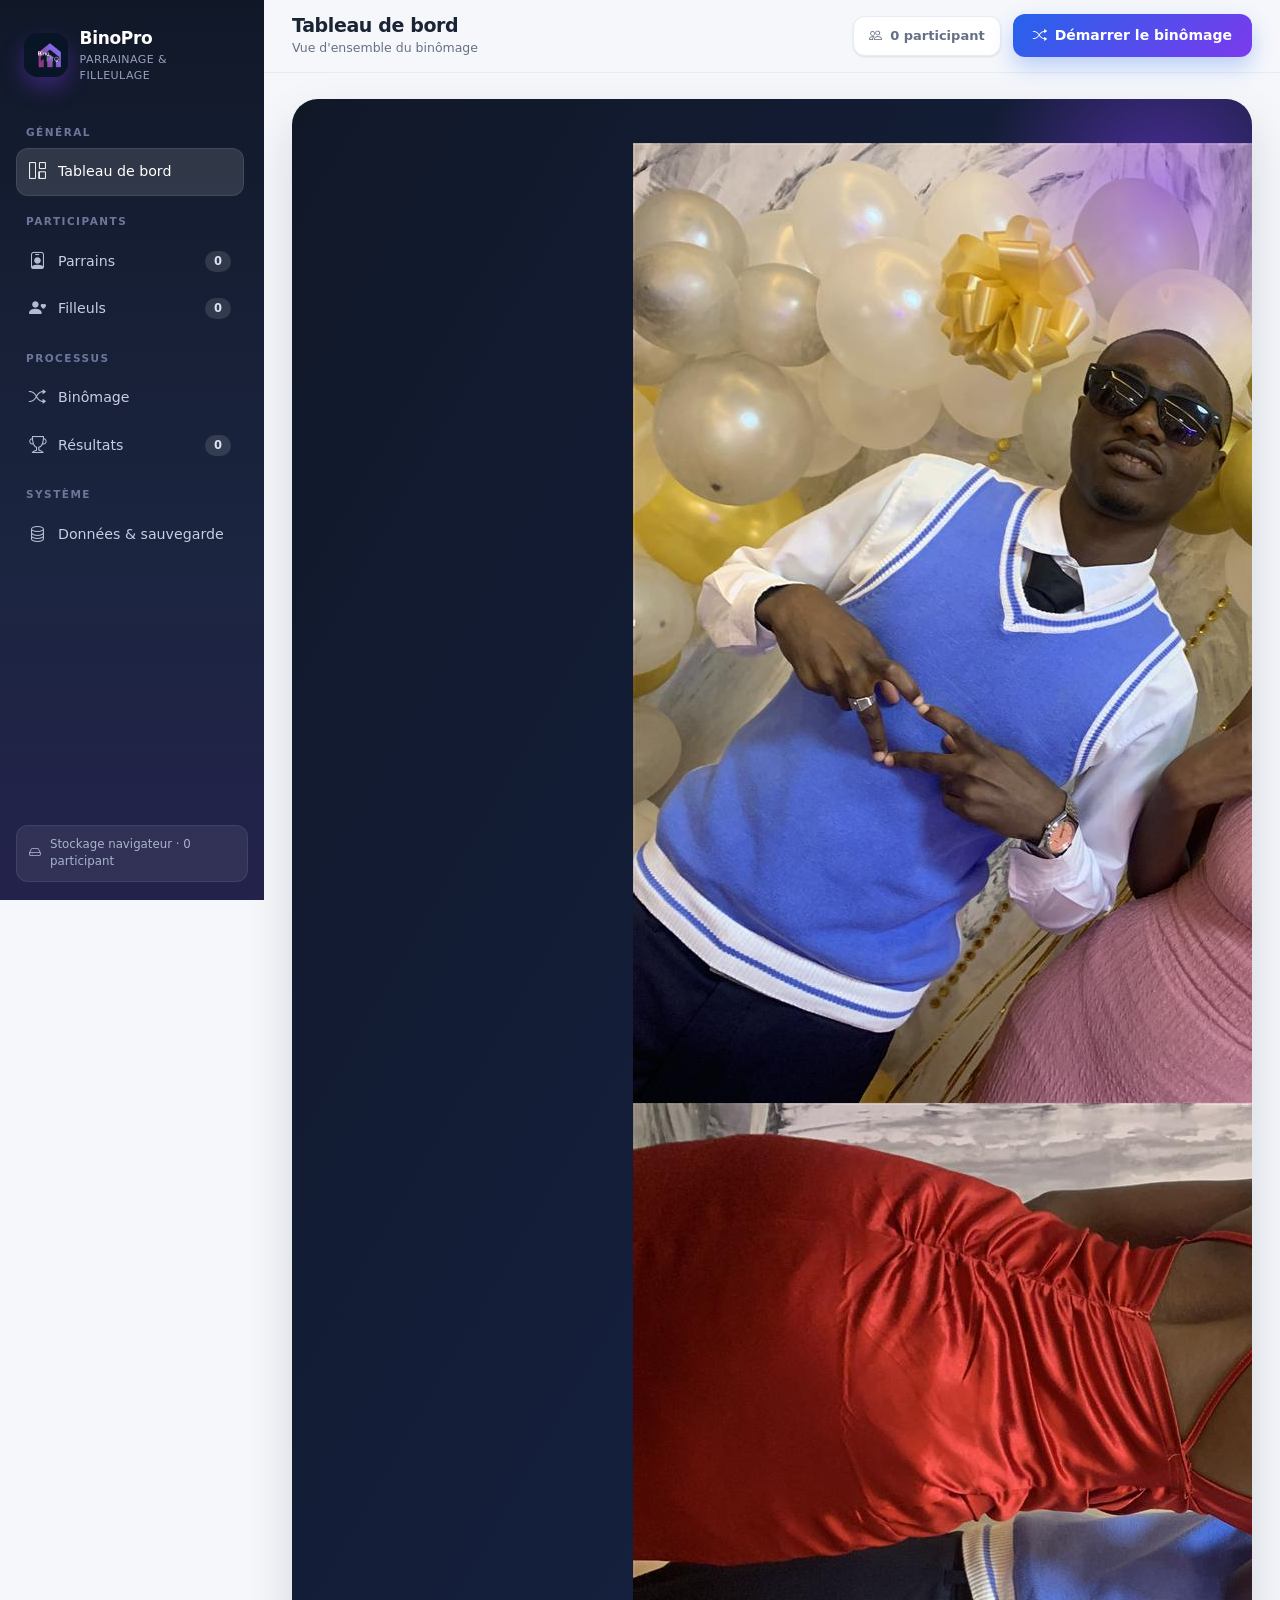
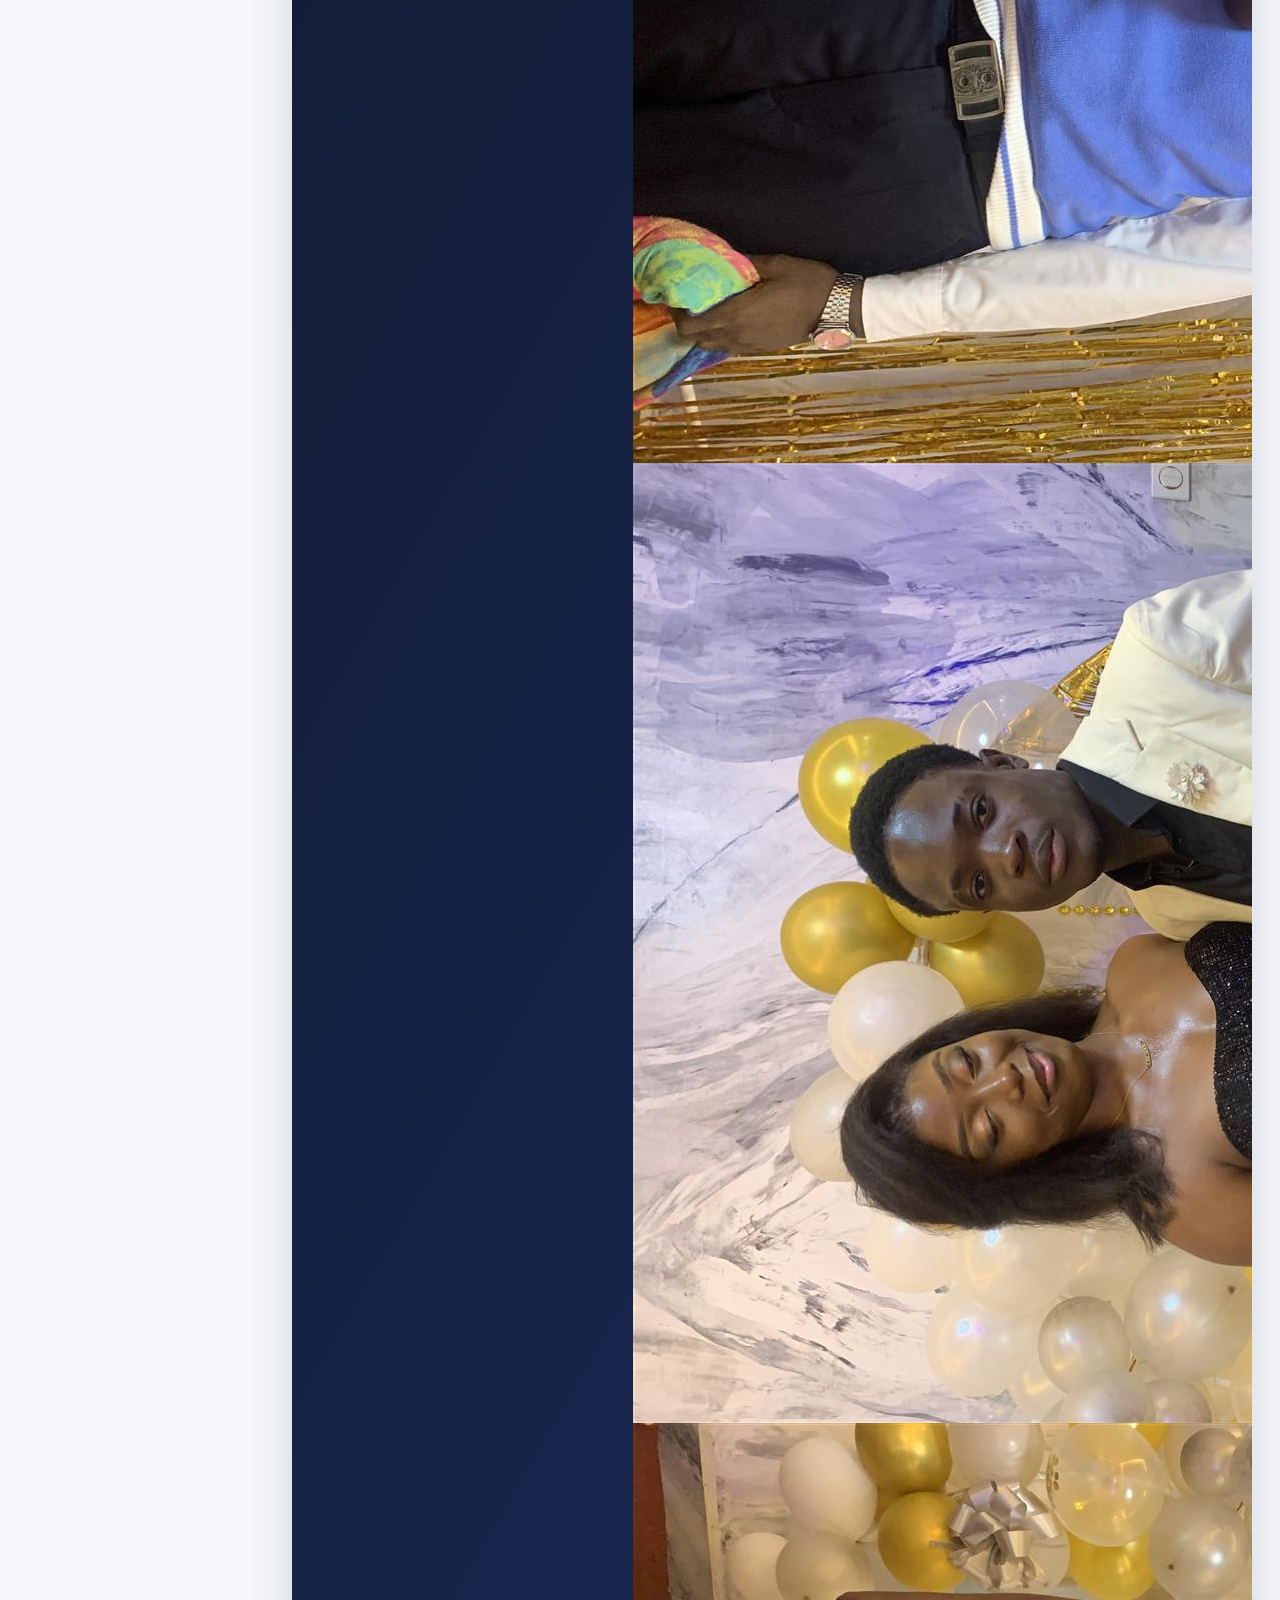
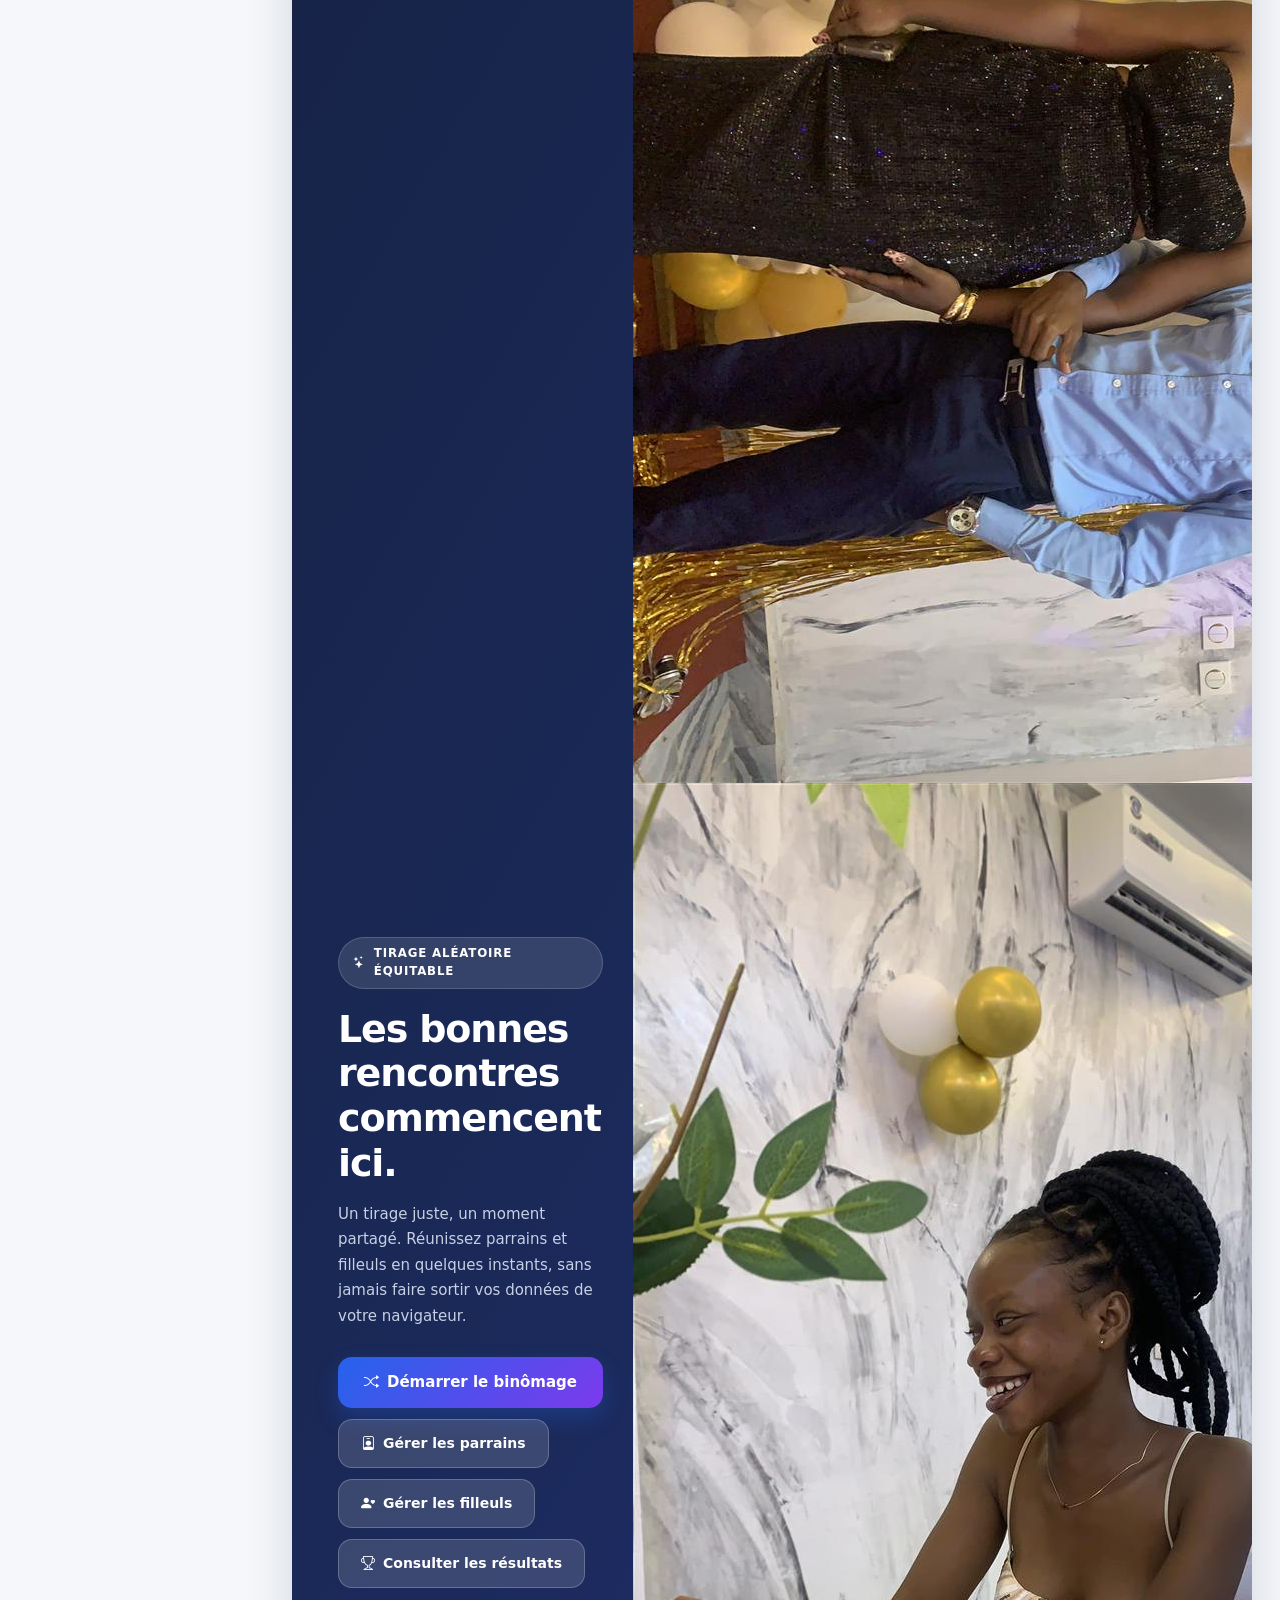
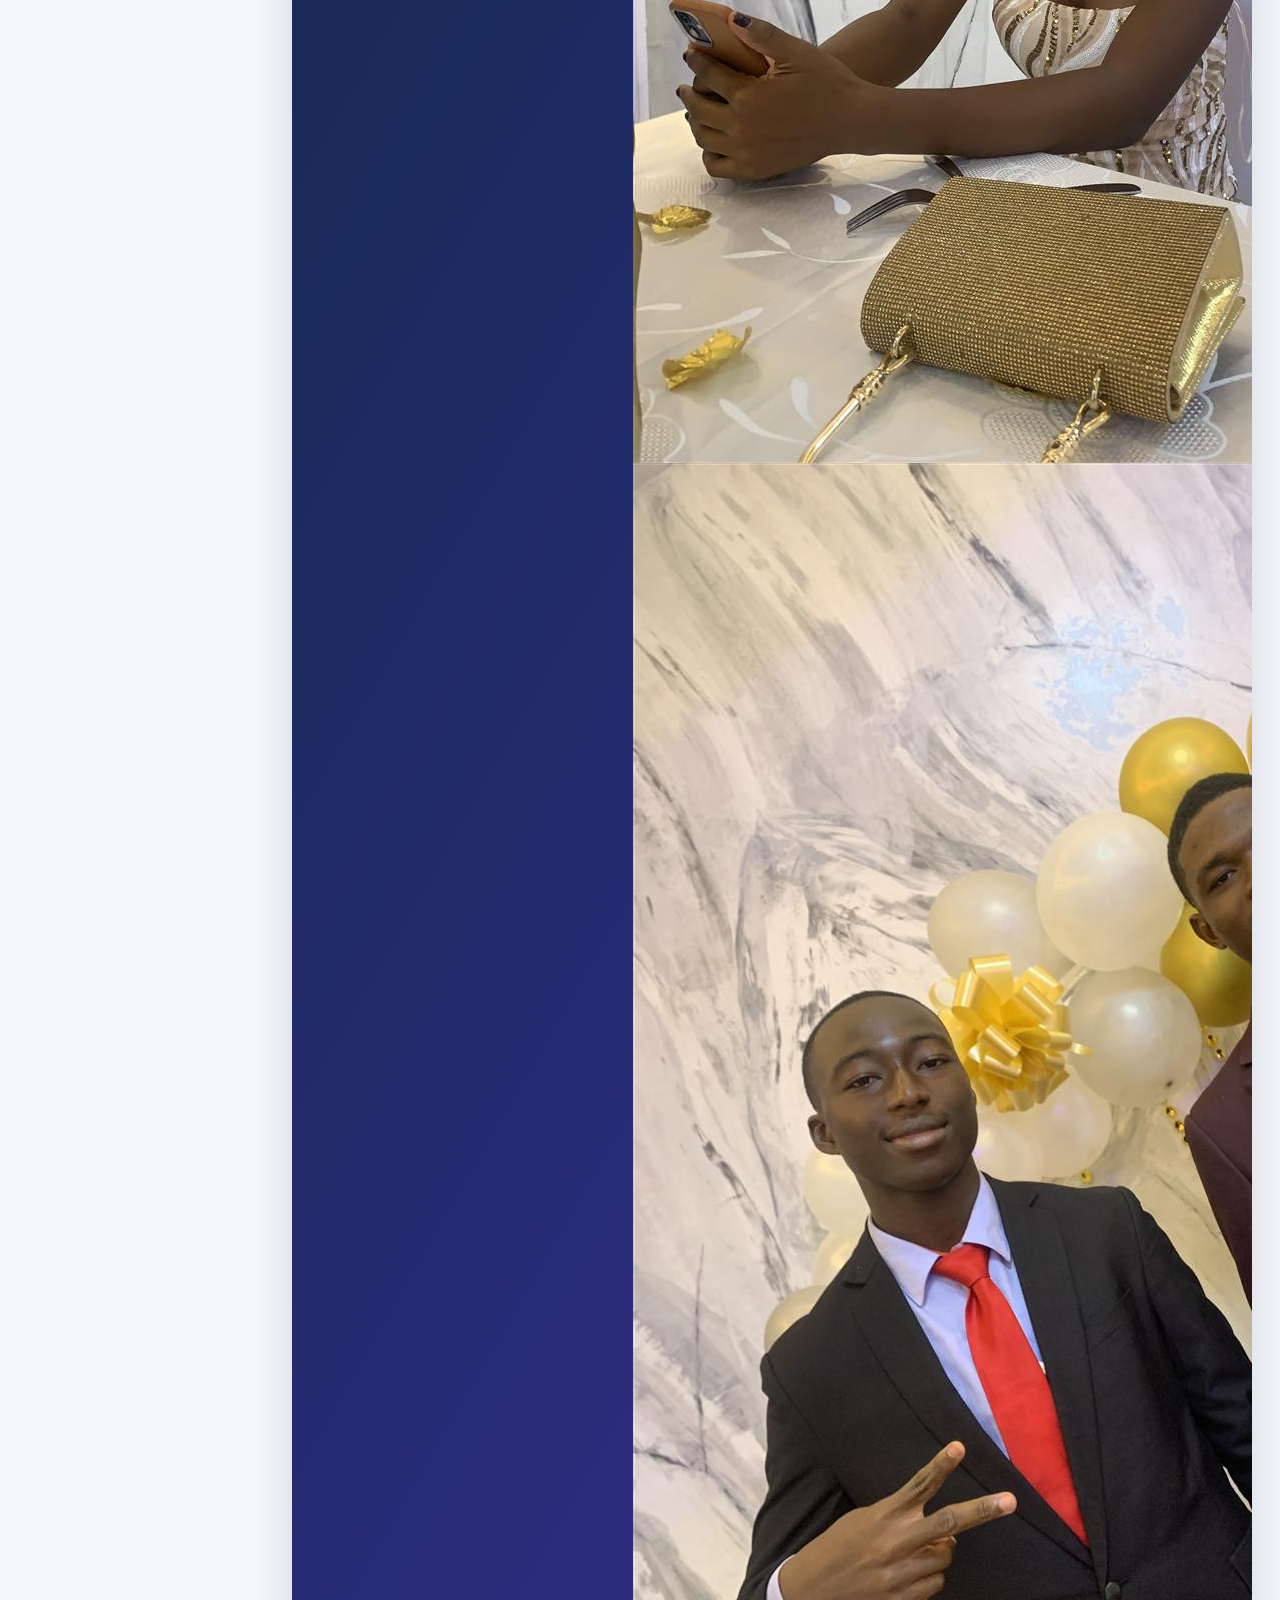
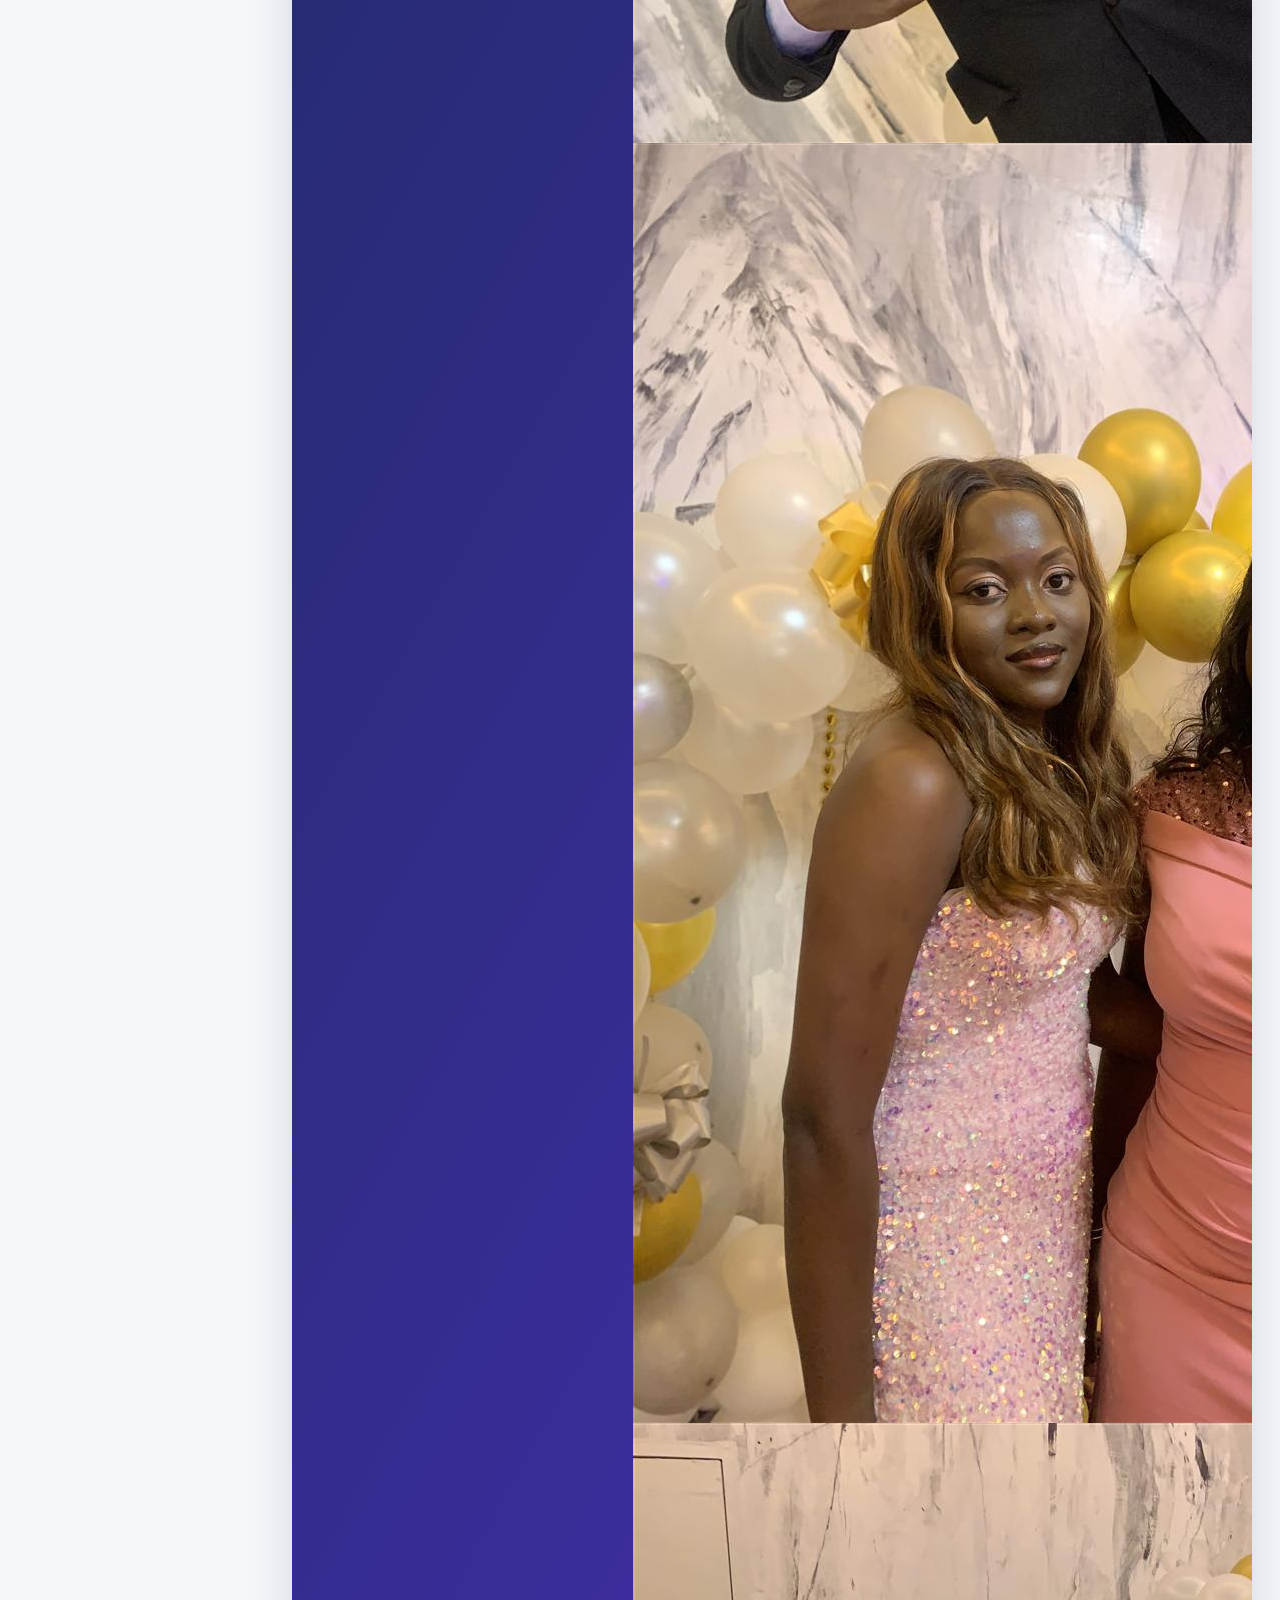
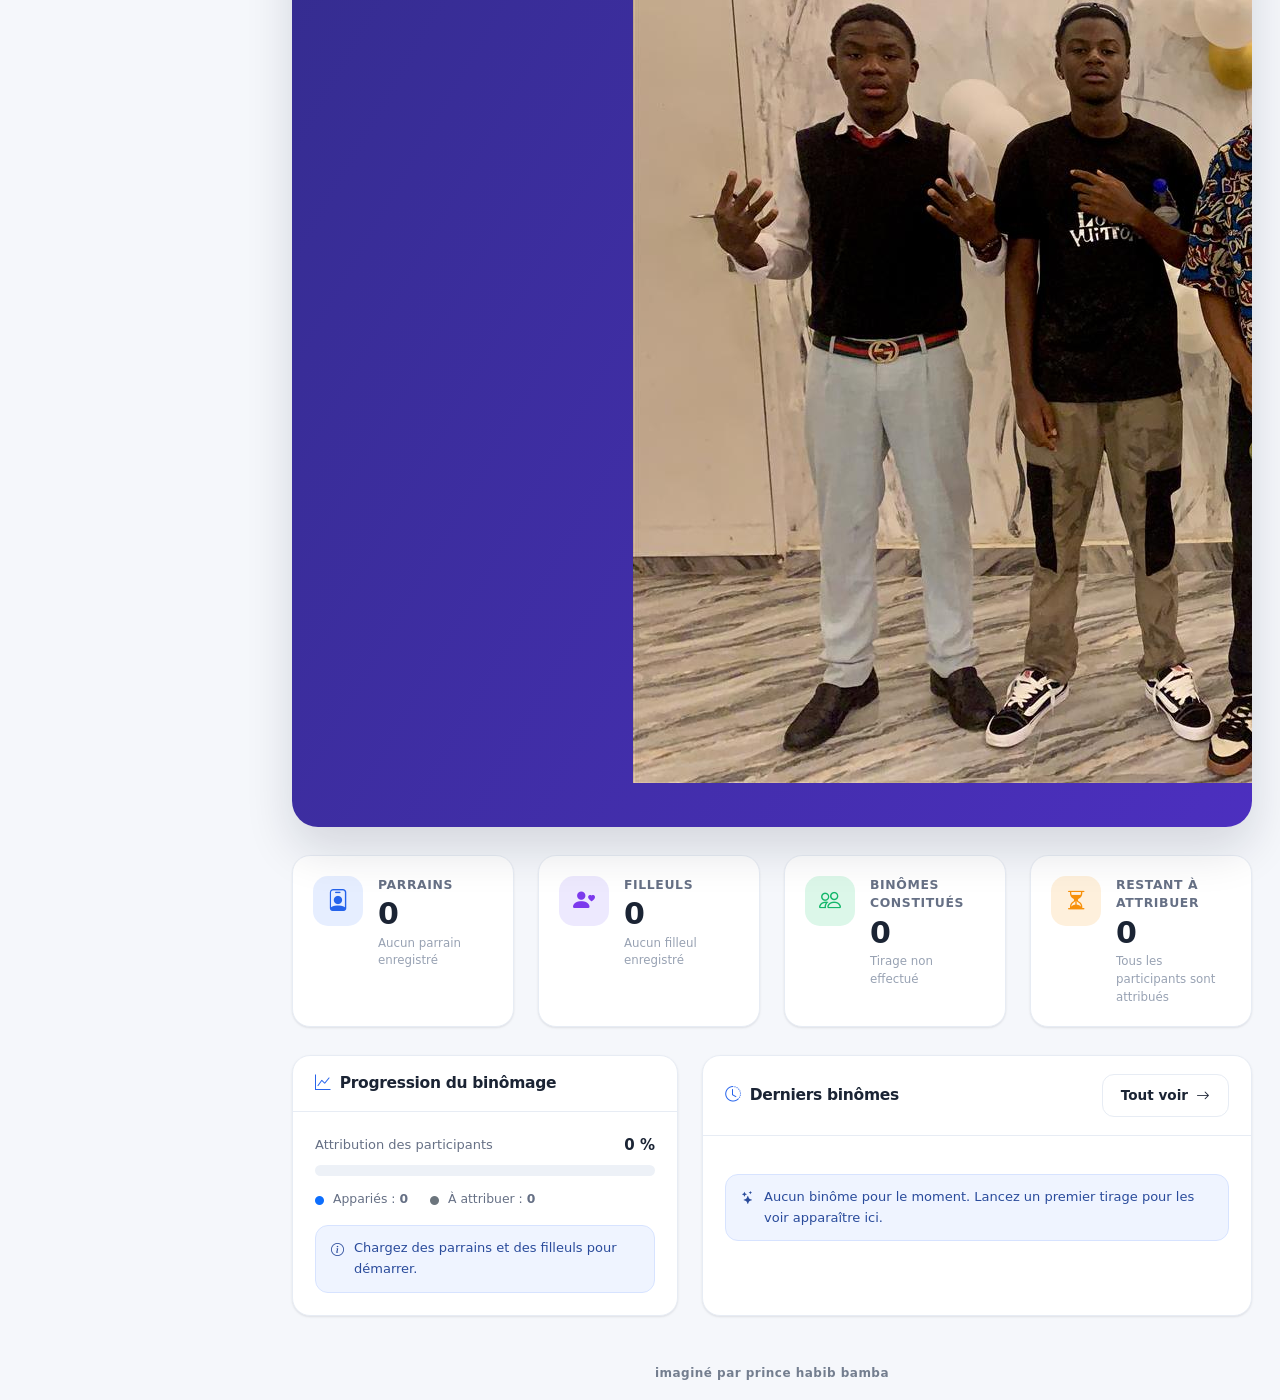
==== commit a459645c: "modified:   index.html" ====
--- a/index.html
+++ b/index.html
@@ -3,15 +3,20 @@
 
 <head>
   <meta charset="UTF-8">
+  <meta name="google-site-verification" content="92KEJm6yhl8v0T08QQ9nGqvCVaDDlCIJmzu-Kpg0cWY" />
   <meta name="viewport" content="width=device-width, initial-scale=1">
-  <meta name="description" content="BinoPro — application de binômage parrains / filleuls, 100% locale.">
-  <title>BinoPro ; Filleulage</title>
+  <meta name="description"
+    content="BinoPro — créez des binômes de parrainage simplement, équitablement et en toute confidentialité.">
+  <meta name="theme-color" content="#3a0ca3">
+  <title>BinoPro — le lien commence ici</title>
   <link rel="icon" type="image/png" href="logo.png">
 
-  <!-- Typographie moderne -->
+  <!-- Typographie éditoriale -->
   <link rel="preconnect" href="https://fonts.googleapis.com">
   <link rel="preconnect" href="https://fonts.gstatic.com" crossorigin>
-  <link href="https://fonts.googleapis.com/css2?family=Inter:wght@400;500;600;700;800&display=swap" rel="stylesheet">
+  <link
+    href="https://fonts.googleapis.com/css2?family=DM+Sans:wght@400;500;600;700&family=Newsreader:opsz,wght@6..72,400;6..72,500;6..72,600&display=swap"
+    rel="stylesheet">
 
   <!-- Bootstrap 5 + Bootstrap Icons -->
   <link href="https://cdn.jsdelivr.net/npm/bootstrap@5.3.3/dist/css/bootstrap.min.css" rel="stylesheet">
@@ -112,10 +117,10 @@
           <div class="hero-card">
             <div class="hero-content">
               <span class="hero-eyebrow"><i class="bi bi-stars"></i> Tirage aléatoire équitable</span>
-              <h2>Constituez vos binômes<br>parrains / filleuls en un clic</h2>
+              <h2>Les bonnes rencontres<br>commencent ici.</h2>
               <p>
-                Importez vos participants, lancez le tirage animé, puis exportez les résultats
-                en CSV ou à l'impression. Aucune donnée ne quitte votre navigateur.
+                Un tirage juste, un moment partagé. Réunissez parrains et filleuls en quelques instants,
+                sans jamais faire sortir vos données de votre navigateur.
               </p>
               <div class="hero-actions">
                 <button class="btn-grad btn-lg" id="btnStartDraw">
@@ -132,14 +137,15 @@
                 </button>
               </div>
             </div>
-            <div class="hero-art" aria-hidden="true">
-              <div class="hero-orbit">
-                <div class="hero-avatar a1"></div>
-                <div class="hero-avatar a2"></div>
-                <div class="hero-avatar a3"></div>
-                <div class="hero-avatar a4"></div>
-                <div class="hero-core"><i class="bi bi-link-45deg"></i></div>
-              </div>
+            <div class="hero-photo-carousel" aria-hidden="true">
+              <img class="hero-photo" src="photo/hero/IMG_0546.jpg" alt="" fetchpriority="high" decoding="async">
+              <img class="hero-photo" src="photo/hero/IMG_0573.jpg" alt="" decoding="async">
+              <img class="hero-photo" src="photo/hero/IMG_0595.jpg" alt="" decoding="async">
+              <img class="hero-photo" src="photo/hero/IMG_0596.jpg" alt="" decoding="async">
+              <img class="hero-photo" src="photo/hero/IMG_E0449.jpg" alt="" decoding="async">
+              <img class="hero-photo" src="photo/hero/IMG_E0465.jpg" alt="" decoding="async">
+              <img class="hero-photo" src="photo/hero/IMG_E0586.jpg" alt="" decoding="async">
+              <img class="hero-photo" src="photo/hero/IMG_E0641.jpg" alt="" decoding="async">
             </div>
           </div>
 
@@ -396,7 +402,7 @@
           <div class="panel mt-4" id="printArea">
             <div class="panel-head">
               <h3><i class="bi bi-table"></i> Tableau récapitulatif</h3>
-              <span class="print-only print-header">BinômagePro — Relevé des binômes</span>
+              <span class="print-only print-header">BinoPro — Relevé des binômes</span>
             </div>
             <div class="panel-body table-responsive">
               <table class="table table-hover align-middle recap-table">
@@ -483,7 +489,7 @@
         </section>
 
       </main>
-      <footer class="page-signature">créer par PRINCE HABIB BAMBA</footer>
+      <footer class="page-signature">Imaginé par Prince Habib Bamba</footer>
     </div>
   </div>
 
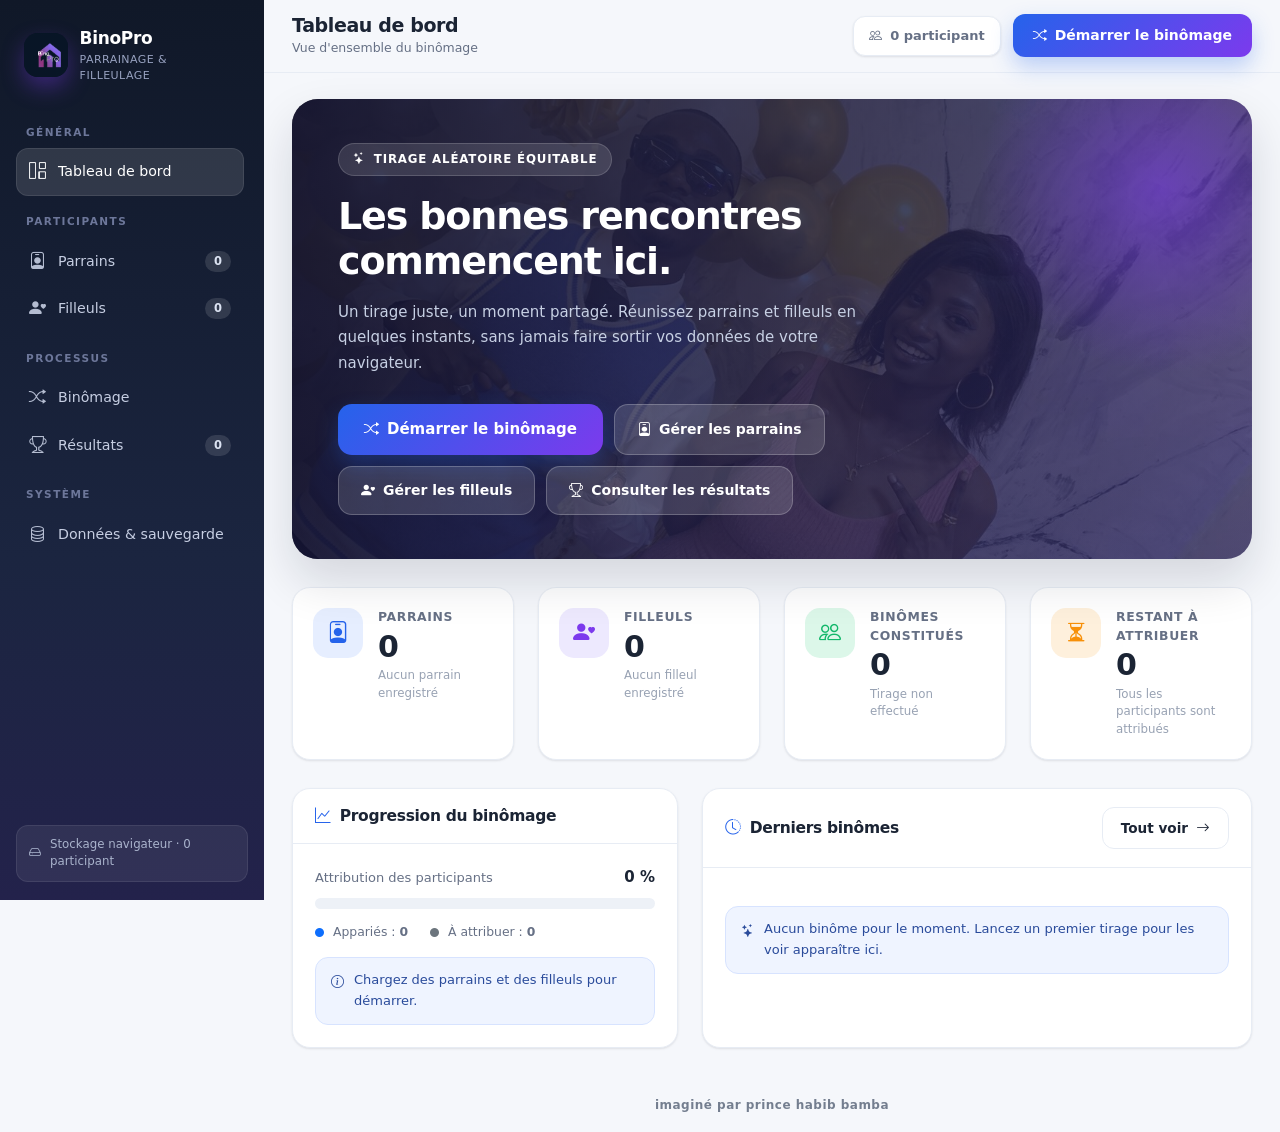
==== commit fd9b3dd3: "correction du bouton ajout rapide" ====
--- a/index.html
+++ b/index.html
@@ -3,7 +3,6 @@
 
 <head>
   <meta charset="UTF-8">
-  <meta name="google-site-verification" content="92KEJm6yhl8v0T08QQ9nGqvCVaDDlCIJmzu-Kpg0cWY" />
   <meta name="viewport" content="width=device-width, initial-scale=1">
   <meta name="description"
     content="BinoPro — créez des binômes de parrainage simplement, équitablement et en toute confidentialité.">
@@ -570,8 +569,11 @@
           <label class="form-label-custom" for="multiText">Une ligne par participant</label>
           <textarea class="form-control custom-input" id="multiText" rows="8"
             placeholder="Amina Benali; Master 2; P-014&#10;Lucas Moreau; Licence 3&#10;Sofia Ricci"></textarea>
-          <small class="muted">Format : <code>Prénom Nom; filière; identifiant</code> — la filière et l'identifiant sont
-            facultatifs.</small>
+          <small class="muted">
+            Formats acceptés : <code>Prénom Nom; filière; identifiant</code> ou
+            <code>Prénom; Nom; filière; identifiant</code>. Vous pouvez aussi coller des colonnes séparées par des
+            tabulations. La filière et l'identifiant sont facultatifs.
+          </small>
           <div class="mini-alert mt-3"><i class="bi bi-info-circle"></i><span>Les doublons (prénom + nom identiques)
               seront automatiquement ignorés.</span></div>
         </div>
--- a/style.css
+++ b/style.css
@@ -519,7 +519,10 @@
 
 .hero-card {
   position: relative;
-  background: linear-gradient(120deg, #101828 0%, #1B2A5B 48%, #4C2FBF 100%);
+  background-image: linear-gradient(120deg, rgba(16, 24, 40, .8), rgba(44, 39, 98, .72)), url('photo/hero/IMG_0546.jpg');
+  background-size: cover;
+  background-position: center;
+  background-repeat: no-repeat;
   border-radius: 26px;
   padding: 44px 46px;
   color: #fff;
@@ -529,6 +532,15 @@
   display: flex;
   align-items: center;
   gap: 30px;
+  transition: background-image .9s ease;
+}
+
+.hero-card::before {
+  content: "";
+  position: absolute;
+  inset: 0;
+  background: linear-gradient(90deg, rgba(20, 18, 49, .75) 0%, rgba(36, 32, 71, .45) 36%, rgba(36, 32, 71, .18) 100%);
+  z-index: 0;
 }
 
 .hero-card::after {
@@ -540,6 +552,18 @@
   height: 420px;
   border-radius: 50%;
   background: radial-gradient(circle, rgba(124, 58, 237, .55), transparent 62%);
+}
+
+.hero-photo-carousel {
+  position: absolute;
+  inset: 0;
+  opacity: 0;
+  pointer-events: none;
+  visibility: hidden;
+}
+
+.hero-photo {
+  display: none;
 }
 
 .hero-content {
@@ -2034,6 +2058,12 @@
     padding: 34px 30px;
   }
 
+  .hero-photo-carousel {
+    width: 100%;
+    max-width: none;
+    min-height: 290px;
+  }
+
   .hero-art {
     display: none;
   }
@@ -2064,6 +2094,14 @@
   .hero-card {
     padding: 28px 22px;
     border-radius: 20px;
+    flex-direction: column;
+    align-items: stretch;
+  }
+
+  .hero-photo-carousel {
+    width: 100%;
+    margin-left: 0;
+    min-height: 240px;
   }
 
   .hero-actions .btn-grad,
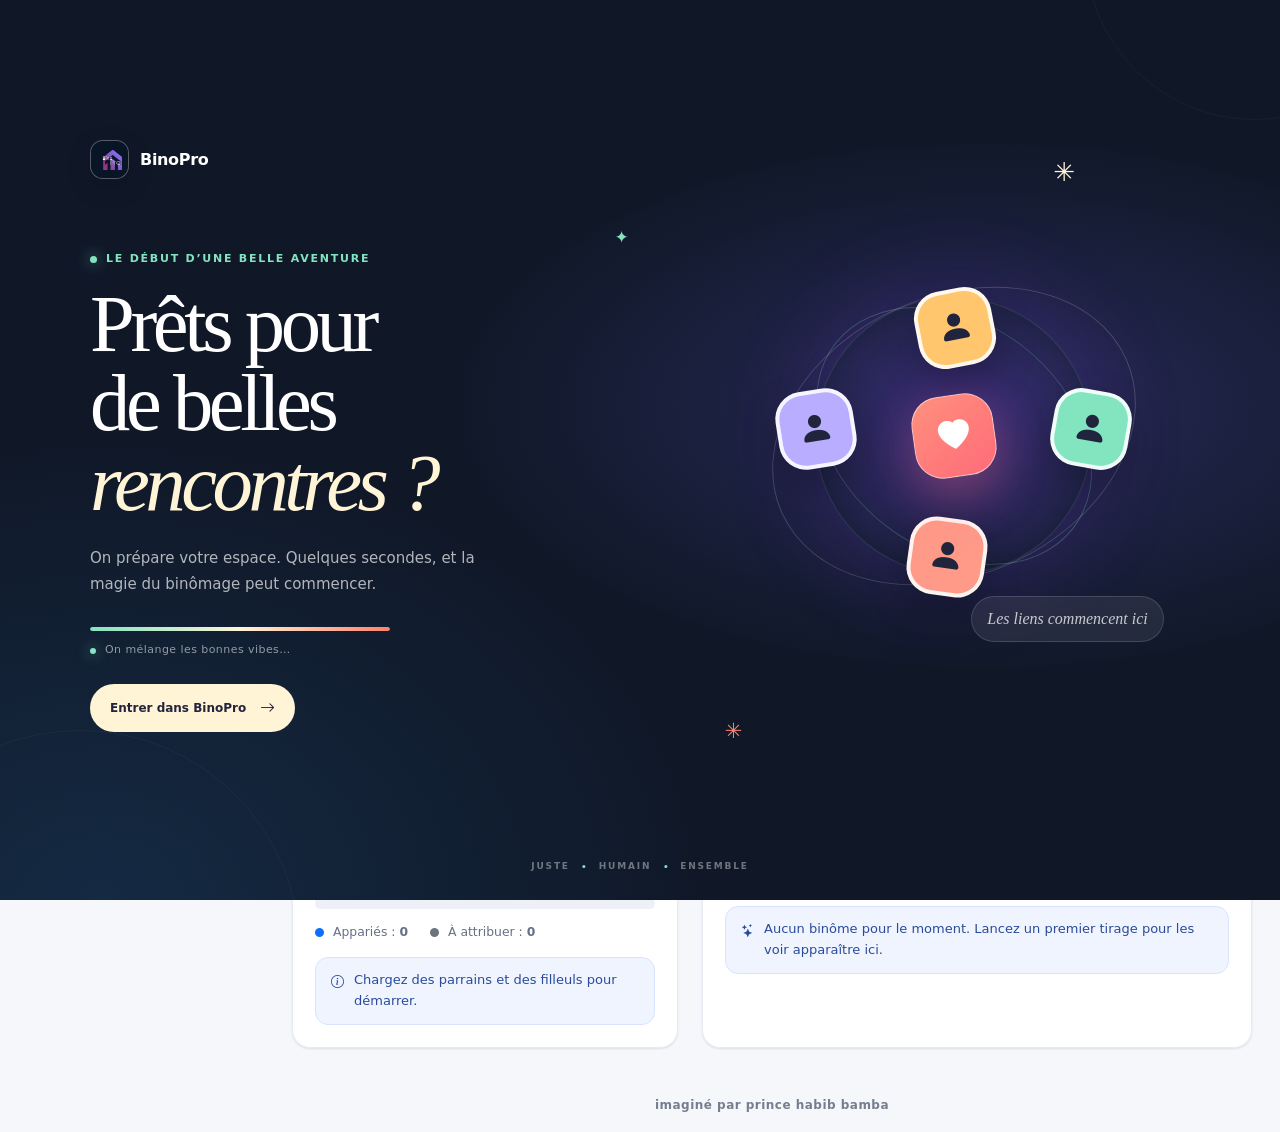
==== commit 90616583: "ajout de page de chargement" ====
--- a/index.html
+++ b/index.html
@@ -7,7 +7,7 @@
   <meta name="description"
     content="BinoPro — créez des binômes de parrainage simplement, équitablement et en toute confidentialité.">
   <meta name="theme-color" content="#3a0ca3">
-  <title>BinoPro — le lien commence ici</title>
+  <title>BinoPro.com</title>
   <link rel="icon" type="image/png" href="logo.png">
 
   <!-- Typographie éditoriale -->
@@ -26,7 +26,50 @@
 </head>
 
 <body>
-  <div class="app-shell">
+  <section class="welcome-screen" id="welcomeScreen" aria-labelledby="welcomeTitle" aria-describedby="welcomeDescription">
+    <div class="welcome-orbit welcome-orbit-one" aria-hidden="true"></div>
+    <div class="welcome-orbit welcome-orbit-two" aria-hidden="true"></div>
+    <span class="welcome-spark welcome-spark-one" aria-hidden="true">✳</span>
+    <span class="welcome-spark welcome-spark-two" aria-hidden="true">✦</span>
+    <span class="welcome-spark welcome-spark-three" aria-hidden="true">✳</span>
+
+    <div class="welcome-layout">
+      <div class="welcome-copy">
+        <div class="welcome-brand">
+          <span class="welcome-logo"><img src="logo.png" alt=""></span>
+          <span>BinoPro</span>
+        </div>
+        <p class="welcome-kicker"><span></span> Le début d’une belle aventure</p>
+        <h1 id="welcomeTitle">Prêts pour<br>de belles <em>rencontres&nbsp;?</em></h1>
+        <p class="welcome-description" id="welcomeDescription">
+          On prépare votre espace. Quelques secondes, et la magie du binômage peut commencer.
+        </p>
+        <div class="welcome-loading" aria-label="Chargement de BinoPro">
+          <div class="welcome-loading-track"><span></span></div>
+          <p><span class="welcome-loading-dot"></span> On mélange les bonnes vibes…</p>
+        </div>
+        <button class="welcome-enter" id="welcomeEnter" type="button">
+          Entrer dans BinoPro <i class="bi bi-arrow-right" aria-hidden="true"></i>
+        </button>
+      </div>
+
+      <div class="welcome-art" aria-hidden="true">
+        <div class="welcome-art-halo"></div>
+        <div class="welcome-orbit-ring welcome-ring-outer"></div>
+        <div class="welcome-orbit-ring welcome-ring-inner"></div>
+        <div class="welcome-person welcome-person-one"><i class="bi bi-person-fill"></i></div>
+        <div class="welcome-person welcome-person-two"><i class="bi bi-person-fill"></i></div>
+        <div class="welcome-person welcome-person-three"><i class="bi bi-person-fill"></i></div>
+        <div class="welcome-person welcome-person-four"><i class="bi bi-person-fill"></i></div>
+        <div class="welcome-heart"><i class="bi bi-heart-fill"></i></div>
+        <span class="welcome-art-caption">Les liens commencent ici</span>
+      </div>
+    </div>
+
+    <div class="welcome-footer"><span>JUSTE</span><i></i><span>HUMAIN</span><i></i><span>ENSEMBLE</span></div>
+  </section>
+
+  <div class="app-shell" id="appShell" inert aria-hidden="true">
 
     <!-- ============================================================
        SIDEBAR — navigation principale
--- a/style.css
+++ b/style.css
@@ -2389,4 +2389,549 @@
   .recap-table tbody tr {
     page-break-inside: avoid;
   }
+}
+
+/* ============================================================
+   ÉCRAN DE BIENVENUE
+   ============================================================ */
+.welcome-screen {
+  --welcome-cream: #FFF4D6;
+  --welcome-coral: #FF806B;
+  --welcome-mint: #83E4C0;
+  position: fixed;
+  inset: 0;
+  z-index: 2000;
+  display: grid;
+  place-items: center;
+  overflow: hidden;
+  padding: 48px clamp(24px, 7vw, 112px) 76px;
+  color: #fff;
+  background:
+    radial-gradient(ellipse at 77% 45%, rgba(83, 73, 173, .36), transparent 38%),
+    radial-gradient(ellipse at 8% 100%, rgba(31, 89, 135, .28), transparent 36%),
+    #101828;
+  opacity: 1;
+  visibility: visible;
+  transition: opacity .55s ease, visibility 0s;
+}
+
+.welcome-screen.is-leaving {
+  opacity: 0;
+  visibility: hidden;
+  pointer-events: none;
+  transition: opacity .55s ease, visibility 0s .55s;
+}
+
+.welcome-layout {
+  position: relative;
+  z-index: 1;
+  display: grid;
+  grid-template-columns: minmax(0, 1fr) minmax(330px, .9fr);
+  align-items: center;
+  gap: clamp(38px, 8vw, 120px);
+  width: min(100%, 1100px);
+  margin: auto;
+}
+
+.welcome-copy {
+  max-width: 520px;
+}
+
+.welcome-brand {
+  display: inline-flex;
+  align-items: center;
+  gap: 11px;
+  margin-bottom: clamp(46px, 8vh, 84px);
+  font-size: 16px;
+  font-weight: 700;
+  letter-spacing: -.02em;
+}
+
+.welcome-logo {
+  display: grid;
+  width: 39px;
+  height: 39px;
+  overflow: hidden;
+  place-items: center;
+  border: 1px solid rgba(255, 255, 255, .2);
+  border-radius: 13px;
+  background: rgba(255, 255, 255, .12);
+  box-shadow: 0 8px 24px rgba(0, 0, 0, .2);
+}
+
+.welcome-logo img {
+  width: 100%;
+  height: 100%;
+  object-fit: cover;
+}
+
+.welcome-kicker {
+  display: flex;
+  align-items: center;
+  gap: 9px;
+  margin-bottom: 16px;
+  color: var(--welcome-mint);
+  font-size: 11px;
+  font-weight: 700;
+  letter-spacing: .16em;
+  text-transform: uppercase;
+}
+
+.welcome-kicker span,
+.welcome-loading-dot {
+  width: 7px;
+  height: 7px;
+  flex: none;
+  border-radius: 50%;
+  background: var(--welcome-mint);
+  box-shadow: 0 0 14px rgba(131, 228, 192, .7);
+}
+
+.welcome-copy h1 {
+  max-width: 550px;
+  color: #fff;
+  font-family: 'Newsreader', Georgia, serif;
+  font-size: clamp(46px, 6.3vw, 82px);
+  font-weight: 400;
+  letter-spacing: -.055em;
+  line-height: .99;
+}
+
+.welcome-copy h1 em {
+  color: var(--welcome-cream);
+  font-weight: 400;
+}
+
+.welcome-description {
+  max-width: 390px;
+  margin-top: 22px;
+  color: rgba(255, 255, 255, .68);
+  font-size: 15px;
+  line-height: 1.75;
+}
+
+.welcome-loading {
+  max-width: 300px;
+  margin-top: 30px;
+}
+
+.welcome-loading-track {
+  height: 4px;
+  overflow: hidden;
+  border-radius: 20px;
+  background: rgba(255, 255, 255, .14);
+}
+
+.welcome-loading-track span {
+  display: block;
+  width: 100%;
+  height: 100%;
+  border-radius: inherit;
+  background: linear-gradient(90deg, var(--welcome-mint), var(--welcome-cream), var(--welcome-coral));
+  transform: scaleX(0);
+  transform-origin: left;
+  animation: welcome-loading 1.9s cubic-bezier(.2, .72, .25, 1) .15s forwards;
+}
+
+.welcome-loading p {
+  display: flex;
+  align-items: center;
+  gap: 9px;
+  margin-top: 11px;
+  color: rgba(255, 255, 255, .55);
+  font-size: 11px;
+  letter-spacing: .04em;
+}
+
+.welcome-loading-dot {
+  width: 6px;
+  height: 6px;
+  animation: welcome-pulse 1.1s ease-in-out infinite;
+}
+
+.welcome-enter {
+  display: inline-flex;
+  align-items: center;
+  justify-content: center;
+  gap: 14px;
+  min-height: 48px;
+  margin-top: 25px;
+  padding: 0 19px;
+  border: 1px solid rgba(255, 244, 214, .8);
+  border-radius: 999px;
+  background: var(--welcome-cream);
+  color: #24233D;
+  font-size: 12px;
+  font-weight: 700;
+  transition: transform .2s ease, box-shadow .2s ease, background .2s ease;
+}
+
+.welcome-enter i {
+  font-size: 15px;
+  transition: transform .2s ease;
+}
+
+.welcome-enter:hover {
+  transform: translateY(-2px);
+  background: #fff;
+  box-shadow: 0 10px 28px rgba(255, 244, 214, .16);
+}
+
+.welcome-enter:hover i {
+  transform: translateX(3px);
+}
+
+.welcome-enter:focus-visible {
+  outline: 3px solid var(--welcome-mint);
+  outline-offset: 4px;
+}
+
+.welcome-art {
+  position: relative;
+  display: grid;
+  width: min(39vw, 420px);
+  aspect-ratio: 1;
+  margin: auto;
+  place-items: center;
+  animation: welcome-float 5s ease-in-out infinite;
+}
+
+.welcome-art-halo {
+  position: absolute;
+  inset: 17%;
+  border: 1px solid rgba(255, 255, 255, .1);
+  border-radius: 50%;
+  background: radial-gradient(circle, rgba(124, 58, 237, .28), rgba(124, 58, 237, .04) 65%, transparent 70%);
+  box-shadow: 0 0 95px rgba(124, 58, 237, .23);
+}
+
+.welcome-orbit-ring {
+  position: absolute;
+  border: 1px solid rgba(255, 255, 255, .18);
+  border-radius: 50%;
+}
+
+.welcome-ring-outer {
+  inset: 5%;
+  transform: rotate(-24deg) scaleY(.74);
+}
+
+.welcome-ring-inner {
+  inset: 14%;
+  border-color: rgba(131, 228, 192, .25);
+  transform: rotate(38deg) scaleY(.75);
+}
+
+.welcome-person {
+  position: absolute;
+  display: grid;
+  width: clamp(58px, 7vw, 78px);
+  aspect-ratio: 1;
+  place-items: center;
+  border: 4px solid rgba(255, 255, 255, .88);
+  border-radius: 27px;
+  color: #20253D;
+  font-size: clamp(26px, 3vw, 35px);
+  box-shadow: 0 16px 38px rgba(0, 0, 0, .24);
+}
+
+.welcome-person-one {
+  top: 15%;
+  left: 41%;
+  z-index: 1;
+  background: #FFC66D;
+  transform: rotate(-11deg);
+}
+
+.welcome-person-two {
+  top: 39%;
+  right: 8%;
+  background: var(--welcome-mint);
+  transform: rotate(10deg);
+}
+
+.welcome-person-three {
+  bottom: 12%;
+  left: 39%;
+  background: #FF9A88;
+  transform: rotate(8deg);
+}
+
+.welcome-person-four {
+  top: 39%;
+  left: 8%;
+  background: #B8ADFF;
+  transform: rotate(-9deg);
+}
+
+.welcome-heart {
+  position: relative;
+  z-index: 2;
+  display: grid;
+  width: 82px;
+  aspect-ratio: 1;
+  place-items: center;
+  border: 1px solid rgba(255, 255, 255, .54);
+  border-radius: 28px;
+  background: linear-gradient(145deg, #FF907D, #FF6B79);
+  color: #fff;
+  font-size: 31px;
+  box-shadow: 0 18px 48px rgba(255, 107, 121, .34);
+  transform: rotate(-8deg);
+  animation: welcome-heartbeat 2.2s ease-in-out infinite;
+}
+
+.welcome-art-caption {
+  position: absolute;
+  right: 0;
+  bottom: 1%;
+  padding: 10px 15px;
+  border: 1px solid rgba(255, 255, 255, .14);
+  border-radius: 999px;
+  background: rgba(255, 255, 255, .08);
+  color: rgba(255, 255, 255, .75);
+  font-family: 'Newsreader', Georgia, serif;
+  font-size: 16px;
+  font-style: italic;
+  backdrop-filter: blur(10px);
+}
+
+.welcome-orbit {
+  position: absolute;
+  width: 340px;
+  aspect-ratio: 1;
+  border: 1px solid rgba(255, 255, 255, .035);
+  border-radius: 50%;
+  pointer-events: none;
+}
+
+.welcome-orbit-one {
+  top: -220px;
+  right: -145px;
+}
+
+.welcome-orbit-two {
+  bottom: -270px;
+  left: -140px;
+  width: 440px;
+}
+
+.welcome-spark {
+  position: absolute;
+  color: var(--welcome-cream);
+  animation: welcome-twinkle 2.4s ease-in-out infinite;
+  pointer-events: none;
+}
+
+.welcome-spark-one {
+  top: 17%;
+  right: 16%;
+  font-size: 26px;
+}
+
+.welcome-spark-two {
+  top: 25%;
+  left: 48%;
+  color: var(--welcome-mint);
+  font-size: 17px;
+  animation-delay: .5s;
+}
+
+.welcome-spark-three {
+  right: 42%;
+  bottom: 17%;
+  color: var(--welcome-coral);
+  font-size: 21px;
+  animation-delay: .9s;
+}
+
+.welcome-footer {
+  position: absolute;
+  bottom: 27px;
+  left: 50%;
+  display: flex;
+  align-items: center;
+  gap: 13px;
+  color: rgba(255, 255, 255, .4);
+  font-size: 9px;
+  font-weight: 700;
+  letter-spacing: .2em;
+  transform: translateX(-50%);
+}
+
+.welcome-footer i {
+  width: 3px;
+  height: 3px;
+  border-radius: 50%;
+  background: var(--welcome-mint);
+}
+
+@keyframes welcome-loading {
+  to { transform: scaleX(1); }
+}
+
+@keyframes welcome-pulse {
+  50% { opacity: .38; transform: scale(.75); }
+}
+
+@keyframes welcome-float {
+  50% { transform: translateY(-9px); }
+}
+
+@keyframes welcome-heartbeat {
+  50% { transform: rotate(-8deg) scale(1.08); }
+}
+
+@keyframes welcome-twinkle {
+  50% { opacity: .35; transform: scale(.8) rotate(20deg); }
+}
+
+@media (max-width: 760px) {
+  .welcome-screen {
+    padding: 28px 25px 66px;
+  }
+
+  .welcome-layout {
+    grid-template-columns: 1fr;
+    justify-items: center;
+    gap: 6px;
+    text-align: center;
+  }
+
+  .welcome-copy {
+    display: flex;
+    flex-direction: column;
+    align-items: center;
+  }
+
+  .welcome-brand {
+    margin-bottom: clamp(20px, 5vh, 42px);
+  }
+
+  .welcome-kicker {
+    margin-bottom: 12px;
+  }
+
+  .welcome-copy h1 {
+    font-size: clamp(44px, 10vw, 68px);
+  }
+
+  .welcome-description {
+    max-width: 340px;
+    margin-top: 14px;
+    font-size: 13px;
+  }
+
+  .welcome-loading {
+    width: min(100%, 290px);
+    margin-top: 21px;
+    text-align: left;
+  }
+
+  .welcome-enter {
+    margin-top: 18px;
+  }
+
+  .welcome-art {
+    width: min(44vw, 205px);
+    min-width: 165px;
+    margin-top: 3px;
+  }
+
+  .welcome-person {
+    border-width: 3px;
+    border-radius: 21px;
+  }
+
+  .welcome-heart {
+    width: 62px;
+    border-radius: 22px;
+    font-size: 24px;
+  }
+
+  .welcome-art-caption {
+    right: -34px;
+    bottom: 0;
+    padding: 7px 11px;
+    font-size: 13px;
+  }
+
+  .welcome-spark-one {
+    top: 8%;
+    right: 12%;
+  }
+
+  .welcome-spark-two {
+    top: 45%;
+    left: 8%;
+  }
+
+  .welcome-spark-three {
+    right: 14%;
+    bottom: 22%;
+  }
+}
+
+@media (max-width: 380px), (max-height: 650px) and (max-width: 760px) {
+  .welcome-screen {
+    padding-top: 18px;
+    padding-bottom: 50px;
+  }
+
+  .welcome-brand {
+    margin-bottom: 16px;
+  }
+
+  .welcome-copy h1 {
+    font-size: clamp(39px, 10vw, 52px);
+  }
+
+  .welcome-description {
+    margin-top: 9px;
+    line-height: 1.5;
+  }
+
+  .welcome-loading {
+    margin-top: 14px;
+  }
+
+  .welcome-enter {
+    min-height: 43px;
+    margin-top: 11px;
+  }
+
+  .welcome-art {
+    width: 150px;
+    min-width: 150px;
+  }
+
+  .welcome-footer {
+    bottom: 17px;
+  }
+}
+
+@media (prefers-reduced-motion: reduce) {
+  .welcome-screen,
+  .welcome-enter,
+  .welcome-enter i {
+    transition-duration: .01ms;
+  }
+
+  .welcome-loading-track span,
+  .welcome-loading-dot,
+  .welcome-art,
+  .welcome-heart,
+  .welcome-spark {
+    animation: none;
+  }
+
+  .welcome-loading-track span {
+    transform: scaleX(1);
+  }
+}
+
+@media print {
+  .welcome-screen {
+    display: none !important;
+  }
 }
